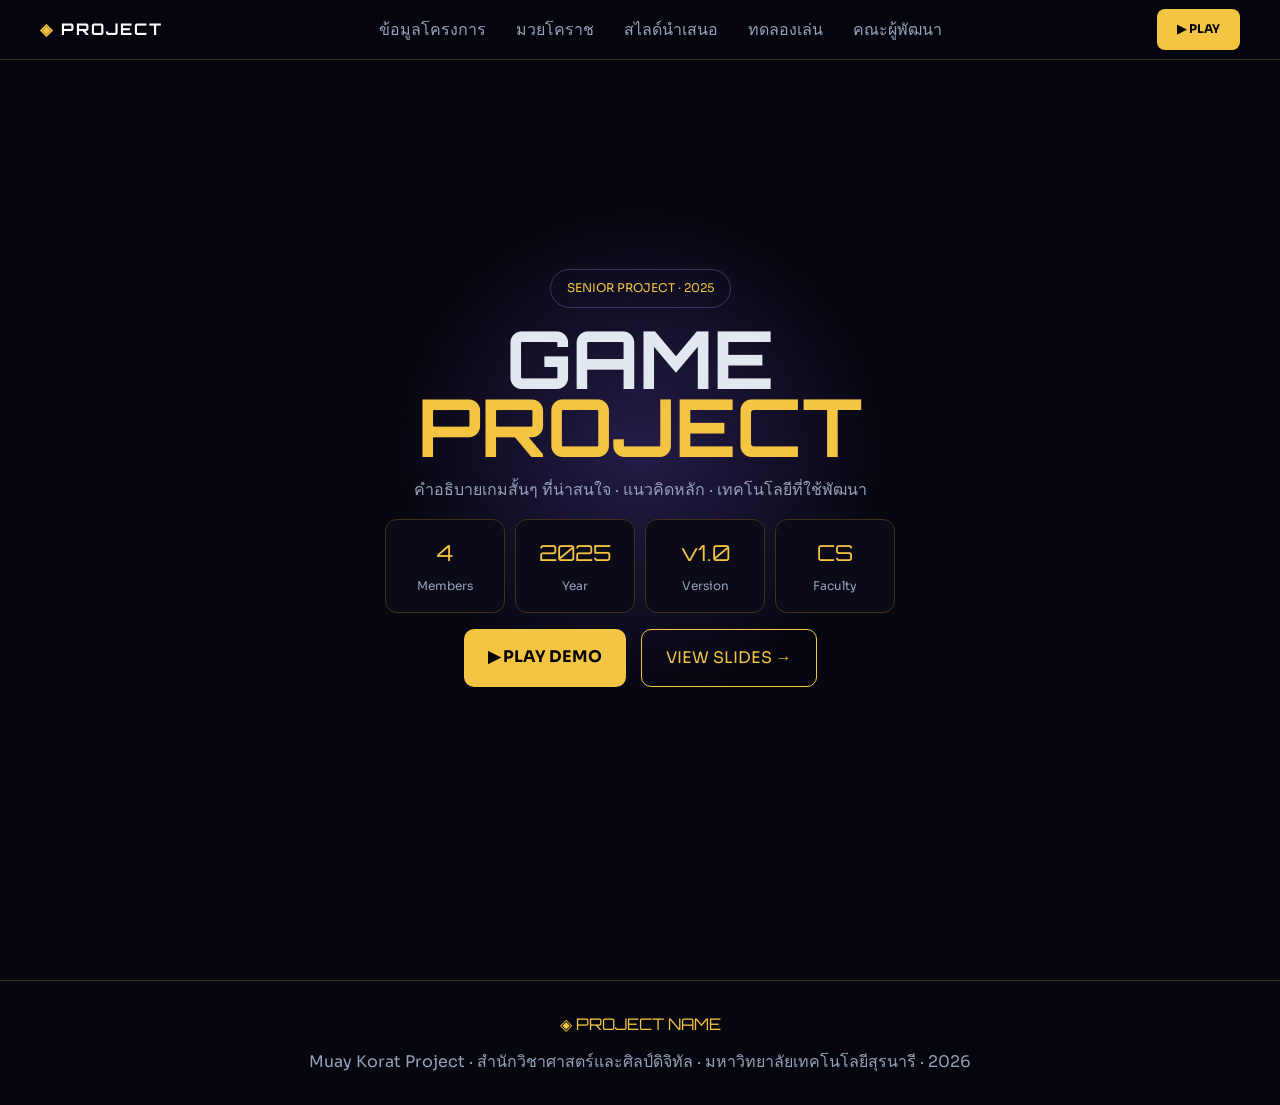
==== index.html @ 26f4d2b3 "my work before pull" ====
<!DOCTYPE html>
<html lang="th">
<head>
  <meta charset="UTF-8">
  <meta name="viewport" content="width=device-width, initial-scale=1.0">
  <title>PROJECT NAME — Senior Project 2025</title>

  <link rel="preconnect" href="https://fonts.googleapis.com">
  <link rel="preconnect" href="https://fonts.gstatic.com" crossorigin>

  <link href="https://fonts.googleapis.com/css2?family=Orbitron:wght@400;600;700;900&family=Sora:wght@300;400;500;600&display=swap" rel="stylesheet">

 <link rel="stylesheet" href="./css/style.css">
</head>

<body>

<nav>
  <a href="index.html" class="nav-logo">◈ <span>PROJECT</span></a>

  <ul class="nav-links">
    <li><a href="overview.html">ข้อมูลโครงการ</a></li>
    <li><a href="Muaykorat legend .html">มวยโคราช</a></li>
    <li><a href="slides.html">สไลด์นำเสนอ</a></li>
    <li><a href="game.html">ทดลองเล่น</a></li>
    <li><a href="team.html">คณะผู้พัฒนา</a></li>
  </ul>

  <a href="game.html" class="nav-cta">▶ PLAY</a>
</nav>

<section id="hero">

  <div class="hero-grid-bg"></div>
  <div class="hero-orb"></div>

  <div class="hero-badge">
    SENIOR PROJECT · 2025
  </div>

  <h1>
    GAME<br>
    <span class="accent">PROJECT</span>
  </h1>

  <p class="hero-tagline">
    คำอธิบายเกมสั้นๆ ที่น่าสนใจ · แนวคิดหลัก · เทคโนโลยีที่ใช้พัฒนา
  </p>

  <div class="hero-stats">

    <div class="stat-item">
      <span class="stat-val">4</span>
      <span class="stat-lbl">Members</span>
    </div>

    <div class="stat-item">
      <span class="stat-val">2025</span>
      <span class="stat-lbl">Year</span>
    </div>

    <div class="stat-item">
      <span class="stat-val">v1.0</span>
      <span class="stat-lbl">Version</span>
    </div>

    <div class="stat-item">
      <span class="stat-val">CS</span>
      <span class="stat-lbl">Faculty</span>
    </div>

  </div>

  <div class="hero-actions">

    <a href="game.html" class="btn-primary">
      ▶ PLAY DEMO
    </a>

    <a href="slides.html" class="btn-ghost">
      VIEW SLIDES →
    </a>

  </div>

</section>

<footer>
  <span class="footer-logo">◈ PROJECT NAME</span>
  <span class="footer-text">
    Muay Korat Project · สำนักวิชาศาสตร์และศิลป์ดิจิทัล · มหาวิทยาลัยเทคโนโลยีสุรนารี · 2026
  </span>
</footer>

</body>
</html>
---- css/style.css ----
:root {
--bg: #06060f;
--bg2: #0b0b18;
--bg3: #0f0f1f;

--border: #2d2414;
--border2: #3f3218;

--accent: #d4a017;
--accent2: #f4c542;

--text: #e2e8f0;
--muted: #94a3b8;
--muted2: #64748b;
}


*{
  margin:0;
  padding:0;
  box-sizing:border-box;
}

html{
  scroll-behavior:smooth;
}

body{
  background:var(--bg);
  color:var(--text);
  font-family:'Sora',sans-serif;
  line-height:1.7;
  overflow-x:hidden;
}

/* ===== Scrollbar ===== */

::-webkit-scrollbar{
  width:10px;
}

::-webkit-scrollbar-track{
  background:var(--bg);
}

::-webkit-scrollbar-thumb{
  background:var(--border2);
  border-radius:20px;
}

/* ===== Navigation ===== */

nav{
  position:fixed;
  top:0;
  left:0;
  right:0;

  height:60px;

  display:flex;
  align-items:center;
  justify-content:space-between;

  padding:0 40px;

  background:rgba(6,6,15,.9);

  backdrop-filter:blur(12px);

  border-bottom:1px solid var(--border2);

  z-index:999;
}

.nav-logo{
  text-decoration:none;
  color:var(--accent2);

  font-family:'Orbitron',monospace;
  font-weight:700;
  letter-spacing:2px;
}

.nav-logo span{
  color:white;
}

.nav-links{
  list-style:none;
  display:flex;
  gap:30px;
}

.nav-links a{
  color:var(--muted);
  text-decoration:none;
  transition:.3s;
}

.nav-links a:hover{
  color:var(--accent2);
}

.nav-cta{
  text-decoration:none;

  background:var(--accent2);
  color:black;

  padding:10px 20px;
  border-radius:8px;

  font-size:12px;
  font-weight:700;
}

.nav-cta:hover{
  opacity:.9;
}

/* ===== Hero ===== */

/* ค้นหาส่วน #hero ใน CSS ของคุณแล้วแก้เป็นแบบนี้ */
#hero > *:not(.hero-orb) {
  position: relative;
  z-index: 2;
}


.hero-orb {
  position: absolute;
  width: 500px;
  height: 500px;
  border-radius: 50%;
  background: radial-gradient(circle,
    rgba(124,95,245,.25) 0%,
    transparent 70%);
  top: 50%;
  left: 50%;
  transform: translate(-50%, -50%); /* ตรึง orb ไว้กึ่งกลางจริงๆ */
  pointer-events: none;
}
.hero-badge{
  margin: 0; /* ลบ margin เดิมออก */

  color:var(--accent2);

  border:1px solid rgba(167,139,250,.3);

  padding:8px 16px;

  border-radius:30px;

  font-size:12px;
}

h1 {
  font-family: 'Orbitron', monospace;
  /* ใช้ line-height น้อยกว่า 1 เพื่อให้บรรทัดบนกับล่างชิดกันเหมือนในรูป */
  line-height: 0.85; 
  font-size: 80px;
  margin: 0; /* ลบ margin ออกให้หมดเพื่อให้ gap ของ #hero ทำหน้าที่แทน */
  text-transform: uppercase;
}

.accent{
  color:var(--accent2);
}

.hero-tagline{
  color:var(--muted);
  margin: 0; /* ลบ margin เดิมออก */
  max-width: 600px;
}

/* ===== Stats ===== */

.hero-stats {
  display: flex;
  gap: 10px;       /* ลด gap */
  flex-wrap: wrap;
  justify-content: center;
  margin: 0;       /* เอา margin ออก */
}

.stat-item {
  background: var(--bg2);
  border: 1px solid var(--border2);
  border-radius: 12px;
  padding: 14px 18px;  /* ลด padding */
  min-width: 120px;
}

.stat-val{
  display:block;

  font-family:'Orbitron',monospace;
  font-size:22px;

  color:var(--accent2);
}

.stat-lbl{
  font-size:12px;
  color:var(--muted);
}

/* ===== Buttons ===== */

.hero-actions{
  display:flex;
  gap:15px;
  flex-wrap:wrap;
}

.btn-primary{
  text-decoration:none;

  background:var(--accent2);
  color:black;

  padding:14px 24px;
  border-radius:10px;

  font-weight:700;
}

.btn-ghost{
  text-decoration:none;

  border:1px solid var(--accent2);
  color:var(--accent2);

  padding:14px 24px;
  border-radius:10px;
}

/* ===== Sections ===== */

section{
  max-width:1200px;
  margin:auto;
  padding:80px 30px;
}

.section-header{
  display:flex;
  align-items:center;
  gap:15px;

  margin-bottom:20px;
}

.section-tag{
  color:var(--accent2);

  border:1px solid rgba(167,139,250,.3);

  padding:6px 12px;
  border-radius:20px;

  font-size:12px;
}

.section-line{
  flex:1;
  height:1px;
  background:var(--border2);
}

.section-title{
  font-family:'Orbitron',monospace;
  margin-bottom:15px;
}

.section-sub{
  color:var(--muted);
  margin-bottom:40px;
}

/* ===== Overview ===== */

.overview-grid{
  display:grid;
  grid-template-columns:repeat(auto-fit,minmax(220px,1fr));
  gap:16px;
}

.ov-card{
  background:var(--bg2);
  border:1px solid var(--border2);

  border-radius:12px;
  padding:24px;
}

.ov-icon{
  font-size:32px;
  margin-bottom:12px;
}

.ov-title{
  color:var(--accent2);
  font-weight:600;
  margin-bottom:10px;
}

.ov-desc{
  color:var(--muted);
}

/* ===== Slides ===== */

.slides-container{
  background:var(--bg2);
  border:1px solid var(--border2);
  border-radius:12px;
  overflow:hidden;
}

.slides-header{
  display:flex;
  justify-content:space-between;
  align-items:center;

  padding:15px 20px;

  background:var(--bg3);
}

.slides-dots{
  display:flex;
  gap:6px;
}

.dot{
  width:10px;
  height:10px;
  border-radius:50%;
}

.dot-r{background:#ff5f57;}
.dot-y{background:#ffbd2e;}
.dot-g{background:#28c840;}

.slides-title{
  color:var(--muted);
  font-size:12px;
}

.slides-embed{
  width:100%;
  height:85vh;
}
.slides-embed iframe{
  width:100%;
  height:100%;
  border:none;
}

.slides-placeholder{
  min-height:500px;

  display:flex;
  flex-direction:column;
  justify-content:center;
  align-items:center;

  gap:15px;
}

.slides-placeholder .icon{
  font-size:50px;
}

/* ===== Game ===== */

.game-wrapper{
  display:grid;
  grid-template-columns:1fr 320px;
  gap:20px;
}

.game-frame-box{
  background:var(--bg2);
  border:1px solid var(--border2);
  border-radius:12px;
  overflow:hidden;
}

.game-frame-header{
  display:flex;
  justify-content:space-between;
  align-items:center;

  padding:15px 20px;

  background:var(--bg3);
}

.game-frame-title{
  color:var(--accent2);
  font-family:'Orbitron',monospace;
}

.game-status{
  color:#28c840;
}

.game-embed{
  min-height:500px;
}

.game-placeholder{
  min-height:500px;

  display:flex;
  flex-direction:column;
  justify-content:center;
  align-items:center;

  gap:15px;
}

.game-placeholder .icon{
  font-size:50px;
}

.game-info-panel{
  display:flex;
  flex-direction:column;
  gap:15px;
}

.game-info-card{
  background:var(--bg2);
  border:1px solid var(--border2);

  border-radius:12px;
  padding:20px;
}

.game-name{
  font-size:20px;
  margin-bottom:10px;
}

.game-tags{
  display:flex;
  flex-wrap:wrap;
  gap:8px;

  margin-top:15px;
}

.game-tag{
  background:rgba(124,95,245,.15);
  color:var(--accent2);

  padding:5px 12px;
  border-radius:20px;

  font-size:11px;
}

.controls-list{
  display:flex;
  flex-direction:column;
  gap:10px;
}

.ctrl-row{
  display:flex;
  gap:10px;
}

.key{
  background:var(--bg3);
  border:1px solid var(--border2);

  padding:5px 10px;
  border-radius:6px;

  font-size:11px;
}

/* ===== Team ===== */

.team-grid{
  display:grid;
  grid-template-columns:repeat(3,1fr);
  gap:24px;
  margin-top:30px;
}

.member-card{
  background:var(--bg2);
  border:1px solid var(--border2);

  border-radius:12px;
  padding:24px;

  text-align:center;
}

.member-avatar{
  width:70px;
  height:70px;

  margin:auto auto 15px;

  border-radius:50%;

  display:flex;
  align-items:center;
  justify-content:center;

  background:rgba(124,95,245,.15);

  color:var(--accent2);

  font-size:24px;
  font-weight:700;
}

.member-name{
  font-weight:600;
  margin-bottom:5px;
}

.member-role{
  color:var(--accent2);
  margin-bottom:8px;
}

.member-id{
  color:var(--muted);
}

.member-card{
  transition:.3s ease;
}

.member-card:hover{
  transform:translateY(-8px);

  border-color:var(--accent2);

  box-shadow:
    0 0 20px rgba(124,95,245,.20),
    0 0 40px rgba(124,95,245,.10);
}

.tech-grid{
  display:flex;
  flex-wrap:wrap;
  gap:10px;
}

.tech-pill{
  background:var(--bg2);

  border:1px solid var(--border2);

  border-radius:30px;

  padding:8px 15px;
}

/* ===== Footer ===== */

footer{
  border-top:1px solid var(--border2);

  padding:30px;

  text-align:center;

  margin-top:80px;
}

.footer-logo{
  display:block;
  margin-bottom:10px;

  font-family:'Orbitron',monospace;

  color:var(--accent2);
}

.footer-text{
  color:var(--muted);
}

/* ===== Mobile ===== */

@media(max-width:768px){

  nav{
    padding:0 15px;
  }

  .nav-links{
    display:none;
  }

  h1 {
  font-family: 'Orbitron', monospace;
  line-height: 0.9;
  font-size: 80px;
  margin: 0;
  text-transform: uppercase;
}

  .game-wrapper{
    grid-template-columns:1fr;
  }

  .hero-stats{
    flex-direction:column;
  }

}

.ov-card{
    background: linear-gradient(
        180deg,
        rgba(15,15,31,0.95),
        rgba(11,11,24,0.95)
    );

    border:1px solid rgba(167,139,250,0.15);
    border-radius:16px;

    padding:28px;

    transition:0.3s;
}

.ov-card:hover{
    transform:translateY(-6px);

    border-color:rgba(167,139,250,0.45);

    box-shadow:
      0 0 25px rgba(124,95,245,0.15);
}

.ov-desc ul{
    margin-top:10px;
    margin-bottom:15px;
    padding-left:18px;
}

.ov-desc li{
    margin-bottom:6px;
    color:#94a3b8;
}

.ov-title{
    font-size:16px;
    margin-bottom:14px;
}

.ov-icon{
    font-size:34px;
    margin-bottom:16px;
    display:block;
}
#hero {
  min-height: 100vh;
  display: flex;
  flex-direction: column;
  align-items: center;
  justify-content: center;
  text-align: center;
  position: relative;
  padding: 80px 20px 40px;
  gap: 16px;
}

#hero > *{
    position:relative;
    z-index:2;
}

.hero-actions{
    position:relative;
    z-index:999;
}

.btn-primary,
.btn-ghost{
    position:relative;
    z-index:999;
    cursor:pointer;
}

/* เพิ่ม override นี้ ต่อท้าย CSS ไฟล์ */
.hero-orb {
  position: absolute !important;
  top: 50% !important;
  left: 50% !important;
  transform: translate(-50%, -50%) !important;
  pointer-events: none;
  z-index: 1 !important;  /* ต่ำกว่า content */
}

/* บังคับให้ #hero > * ยกเว้น orb อยู่เหนือ */
#hero > *:not(.hero-orb) {
  position: relative;
  z-index: 2;
}
/* ===== Muay Korat Pages ===== */

.page-wrap{
max-width:1200px;
margin:auto;
padding:40px 30px;
}

.breadcrumb{
max-width:1200px;
margin:90px auto 20px;
padding:0 30px;
color:var(--muted);
}

.breadcrumb a{
color:var(--muted);
text-decoration:none;
}

.breadcrumb .sep{
margin:0 10px;
}

.breadcrumb .cur{
color:var(--accent2);
}

.sec-header{
display:flex;
align-items:center;
gap:15px;
margin-bottom:20px;
}

.sec-tag{
color:var(--accent2);
border:1px solid var(--border2);
padding:6px 12px;
border-radius:20px;
font-size:12px;
}

.sec-rule{
flex:1;
height:1px;
background:var(--border2);
}

.sec-title{
font-family:'Orbitron',monospace;
font-size:42px;
margin-bottom:15px;
}

.sec-sub{
color:var(--muted);
margin-bottom:40px;
}

.cards-grid,
.detail-grid,
.appear-grid{
display:grid;
grid-template-columns:repeat(auto-fit,minmax(260px,1fr));
gap:24px;
margin-top:30px;
}

.card,
.detail-card,
.appear-card{
background:var(--bg2);
border:1px solid var(--border2);
border-radius:16px;
padding:24px;
transition:.3s;
}

.card:hover,
.detail-card:hover,
.appear-card:hover{
transform:translateY(-6px);
border-color:var(--accent2);
}

.card-icon,
.appear-icon{
font-size:34px;
display:block;
margin-bottom:12px;
}

.card-title,
.appear-title{
font-weight:700;
margin-bottom:10px;
}

.card-body,
.appear-desc{
color:var(--muted);
}

.highlight-box,
.sig-card,
.trivia-box{
position:relative;
overflow:hidden;
background:var(--bg2);
border:1px solid var(--border2);
border-radius:18px;
padding:32px;
margin:35px 0;
}

.highlight-tag,
.sig-tag,
.trivia-label{
color:var(--accent2);
font-size:12px;
}

.highlight-title,
.sig-title{
font-size:28px;
font-weight:700;
margin:15px 0;
}

.highlight-body,
.sig-body,
.trivia-text{
color:var(--muted);
}

.highlight-wm,
.sig-watermark{
position:absolute;
right:20px;
top:15px;
font-size:70px;
opacity:.08;
}

.detail-label{
color:var(--accent2);
font-size:13px;
margin-bottom:8px;
}

.detail-value{
font-weight:700;
margin-bottom:10px;
}

.detail-desc{
color:var(--muted);
}

.appear-list{
padding-left:18px;
color:var(--muted);
}

.appear-list li{
margin-bottom:10px;
}

.training-steps{
display:flex;
flex-direction:column;
gap:20px;
}

.training-step{
display:flex;
gap:20px;
background:var(--bg2);
border:1px solid var(--border2);
border-radius:16px;
padding:24px;
}

.step-num{
font-family:'Orbitron',monospace;
color:var(--accent2);
font-size:26px;
min-width:60px;
}

.step-title{
font-weight:700;
margin-bottom:8px;
}

.step-desc{
color:var(--muted);
}

.trivia-source{
margin-top:20px;
font-size:14px;
}

.trivia-source a{
color:var(--accent2);
}

.bottom-nav{
max-width:1200px;
margin:40px auto;
padding:0 30px;

display:flex;
justify-content:space-between;
gap:20px;
}

.bnav-btn{
text-decoration:none;
color:var(--accent2);

border:1px solid var(--border2);
border-radius:12px;

padding:14px 20px;
}

.bnav-btn:hover{
border-color:var(--accent2);
}

@media(max-width:768px){

.sec-title{
font-size:32px;
}

.bottom-nav{
flex-direction:column;
}

.training-step{
flex-direction:column;
}

}
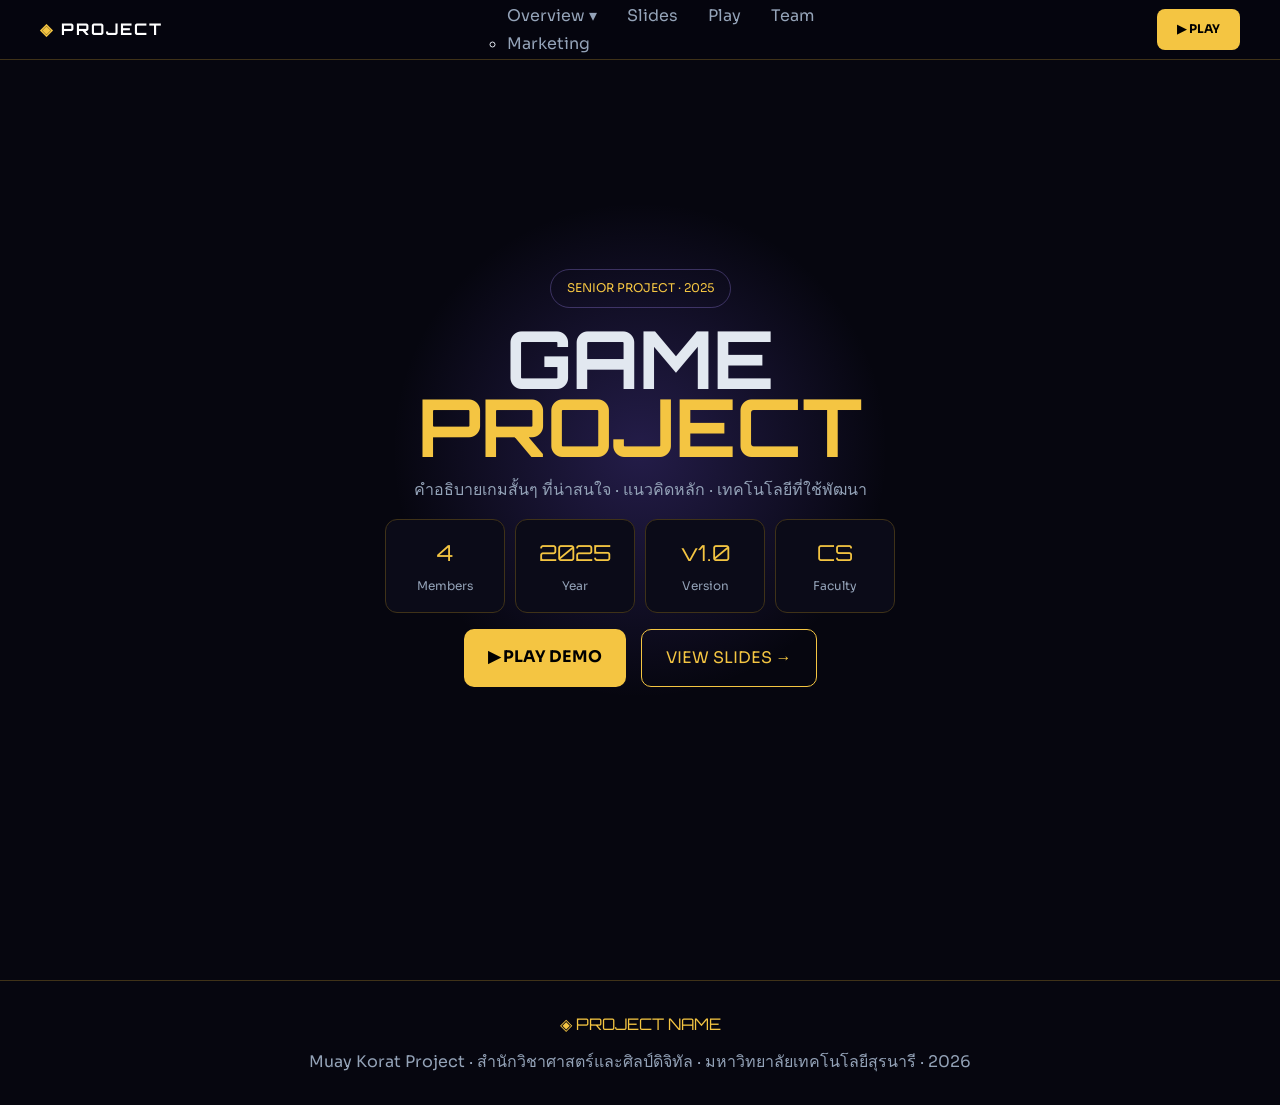
==== commit d5131c9f: "merge friend changes" ====
--- a/index.html
+++ b/index.html
@@ -19,12 +19,16 @@
   <a href="index.html" class="nav-logo">◈ <span>PROJECT</span></a>
 
   <ul class="nav-links">
-    <li><a href="overview.html">ข้อมูลโครงการ</a></li>
-    <li><a href="Muaykorat legend .html">มวยโคราช</a></li>
-    <li><a href="slides.html">สไลด์นำเสนอ</a></li>
-    <li><a href="game.html">ทดลองเล่น</a></li>
-    <li><a href="team.html">คณะผู้พัฒนา</a></li>
-  </ul>
+  <li class="dropdown">
+    <a href="#">Overview ▾</a>
+    <ul class="dropdown-menu">
+      <li><a href="Marketing.html">Marketing</a></li>
+    </ul>
+  </li>
+  <li><a href="slides.html">Slides</a></li>
+  <li><a href="game.html">Play</a></li>
+  <li><a href="team.html">Team</a></li>
+</ul>
 
   <a href="game.html" class="nav-cta">▶ PLAY</a>
 </nav>
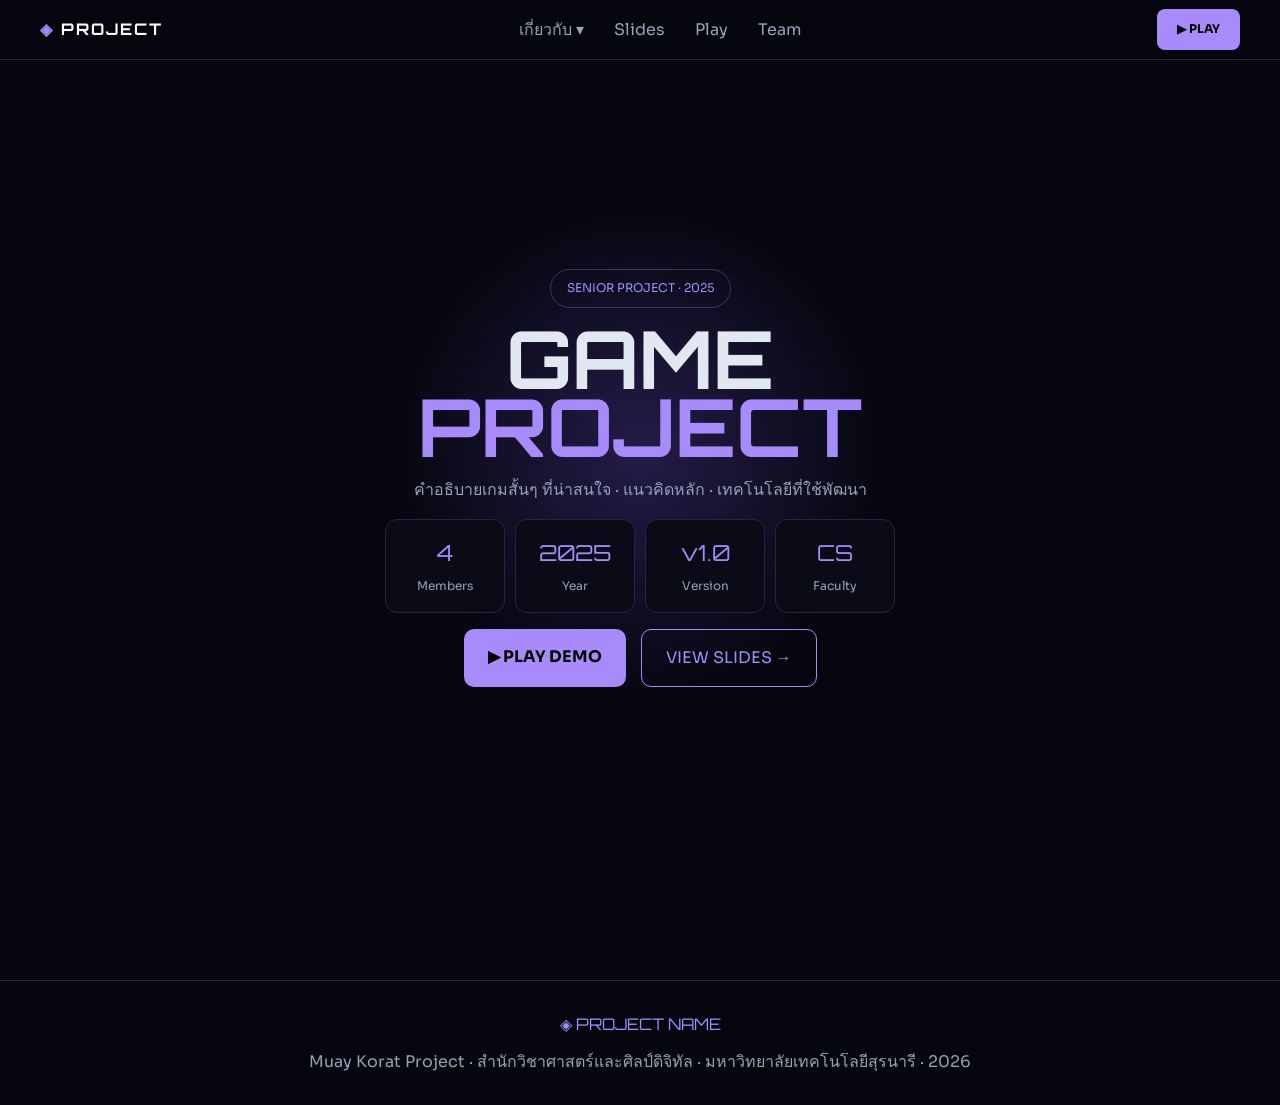
==== commit 89b5d826: "changes" ====
--- a/index.html
+++ b/index.html
@@ -19,17 +19,49 @@
   <a href="index.html" class="nav-logo">◈ <span>PROJECT</span></a>
 
   <ul class="nav-links">
+
   <li class="dropdown">
-    <a href="#">Overview ▾</a>
+    <a href="#">เกี่ยวกับ ▾</a>
+
     <ul class="dropdown-menu">
-      <li><a href="Marketing.html">Marketing</a></li>
+      <li>
+        <a href="Marketing.html">Marketing</a>
+      </li>
+
+      <li>
+        <a href="muaykorat legend.html">
+          ตำนานมวยโคราช
+        </a>
+      </li>
+
+      <li>
+        <a href="muaykorat combat.html">
+          ศิลปะการต่อสู้
+        </a>
+      </li>
+
+      <li>
+        <a href="muaykorat appearance .html">
+          การแต่งกายและการฝึกฝน
+        </a>
+      </li>
+
     </ul>
   </li>
-  <li><a href="slides.html">Slides</a></li>
-  <li><a href="game.html">Play</a></li>
-  <li><a href="team.html">Team</a></li>
+
+  <li>
+    <a href="slides.html">Slides</a>
+  </li>
+
+  <li>
+    <a href="game.html">Play</a>
+  </li>
+
+  <li>
+    <a href="team.html">Team</a>
+  </li>
+
 </ul>
-
   <a href="game.html" class="nav-cta">▶ PLAY</a>
 </nav>
 
--- a/css/style.css
+++ b/css/style.css
@@ -1,19 +1,18 @@
 :root {
---bg: #06060f;
---bg2: #0b0b18;
---bg3: #0f0f1f;
-
---border: #2d2414;
---border2: #3f3218;
-
---accent: #d4a017;
---accent2: #f4c542;
-
---text: #e2e8f0;
---muted: #94a3b8;
---muted2: #64748b;
-}
-
+  --bg: #06060f;
+  --bg2: #0b0b18;
+  --bg3: #0f0f1f;
+
+  --border: #1a1a2e;
+  --border2: #252540;
+
+  --accent: #7c5ff5;
+  --accent2: #a78bfa;
+
+  --text: #e2e8f0;
+  --muted: #94a3b8;
+  --muted2: #64748b;
+}
 
 *{
   margin:0;
@@ -350,13 +349,7 @@
 }
 
 .slides-embed{
-  width:100%;
-  height:85vh;
-}
-.slides-embed iframe{
-  width:100%;
-  height:100%;
-  border:none;
+  min-height:500px;
 }
 
 .slides-placeholder{
@@ -489,9 +482,8 @@
 
 .team-grid{
   display:grid;
-  grid-template-columns:repeat(3,1fr);
-  gap:24px;
-  margin-top:30px;
+  grid-template-columns:repeat(auto-fit,minmax(220px,1fr));
+  gap:16px;
 }
 
 .member-card{
@@ -536,20 +528,6 @@
 
 .member-id{
   color:var(--muted);
-}
-
-.member-card{
-  transition:.3s ease;
-}
-
-.member-card:hover{
-  transform:translateY(-8px);
-
-  border-color:var(--accent2);
-
-  box-shadow:
-    0 0 20px rgba(124,95,245,.20),
-    0 0 40px rgba(124,95,245,.10);
 }
 
 .tech-grid{
@@ -712,251 +690,144 @@
   position: relative;
   z-index: 2;
 }
-/* ===== Muay Korat Pages ===== */
-
-.page-wrap{
-max-width:1200px;
-margin:auto;
-padding:40px 30px;
-}
-
-.breadcrumb{
-max-width:1200px;
-margin:90px auto 20px;
-padding:0 30px;
-color:var(--muted);
-}
-
-.breadcrumb a{
-color:var(--muted);
-text-decoration:none;
-}
-
-.breadcrumb .sep{
-margin:0 10px;
-}
-
-.breadcrumb .cur{
-color:var(--accent2);
-}
-
-.sec-header{
-display:flex;
-align-items:center;
-gap:15px;
-margin-bottom:20px;
-}
-
-.sec-tag{
-color:var(--accent2);
-border:1px solid var(--border2);
-padding:6px 12px;
-border-radius:20px;
-font-size:12px;
-}
-
-.sec-rule{
-flex:1;
-height:1px;
-background:var(--border2);
-}
-
-.sec-title{
-font-family:'Orbitron',monospace;
-font-size:42px;
-margin-bottom:15px;
-}
-
-.sec-sub{
-color:var(--muted);
-margin-bottom:40px;
-}
-
-.cards-grid,
-.detail-grid,
-.appear-grid{
-display:grid;
-grid-template-columns:repeat(auto-fit,minmax(260px,1fr));
-gap:24px;
-margin-top:30px;
-}
-
-.card,
-.detail-card,
-.appear-card{
-background:var(--bg2);
-border:1px solid var(--border2);
-border-radius:16px;
-padding:24px;
-transition:.3s;
-}
-
-.card:hover,
-.detail-card:hover,
-.appear-card:hover{
-transform:translateY(-6px);
-border-color:var(--accent2);
-}
-
-.card-icon,
-.appear-icon{
-font-size:34px;
-display:block;
-margin-bottom:12px;
-}
-
-.card-title,
-.appear-title{
-font-weight:700;
-margin-bottom:10px;
-}
-
-.card-body,
-.appear-desc{
-color:var(--muted);
-}
-
-.highlight-box,
-.sig-card,
-.trivia-box{
-position:relative;
-overflow:hidden;
-background:var(--bg2);
-border:1px solid var(--border2);
-border-radius:18px;
-padding:32px;
-margin:35px 0;
-}
-
-.highlight-tag,
-.sig-tag,
-.trivia-label{
-color:var(--accent2);
-font-size:12px;
-}
-
-.highlight-title,
-.sig-title{
-font-size:28px;
-font-weight:700;
-margin:15px 0;
-}
-
-.highlight-body,
-.sig-body,
-.trivia-text{
-color:var(--muted);
-}
-
-.highlight-wm,
-.sig-watermark{
-position:absolute;
-right:20px;
-top:15px;
-font-size:70px;
-opacity:.08;
-}
-
-.detail-label{
-color:var(--accent2);
-font-size:13px;
-margin-bottom:8px;
-}
-
-.detail-value{
-font-weight:700;
-margin-bottom:10px;
-}
-
-.detail-desc{
-color:var(--muted);
-}
-
-.appear-list{
-padding-left:18px;
-color:var(--muted);
-}
-
-.appear-list li{
-margin-bottom:10px;
-}
-
-.training-steps{
-display:flex;
-flex-direction:column;
-gap:20px;
-}
-
-.training-step{
-display:flex;
-gap:20px;
-background:var(--bg2);
-border:1px solid var(--border2);
-border-radius:16px;
-padding:24px;
-}
-
-.step-num{
-font-family:'Orbitron',monospace;
-color:var(--accent2);
-font-size:26px;
-min-width:60px;
-}
-
-.step-title{
-font-weight:700;
-margin-bottom:8px;
-}
-
-.step-desc{
-color:var(--muted);
-}
-
-.trivia-source{
-margin-top:20px;
-font-size:14px;
-}
-
-.trivia-source a{
-color:var(--accent2);
-}
-
-.bottom-nav{
-max-width:1200px;
-margin:40px auto;
-padding:0 30px;
-
-display:flex;
-justify-content:space-between;
-gap:20px;
-}
-
-.bnav-btn{
-text-decoration:none;
-color:var(--accent2);
-
-border:1px solid var(--border2);
-border-radius:12px;
-
-padding:14px 20px;
-}
-
-.bnav-btn:hover{
-border-color:var(--accent2);
-}
-
-@media(max-width:768px){
-
-.sec-title{
-font-size:32px;
-}
-
-.bottom-nav{
-flex-direction:column;
-}
-
-.training-step{
-flex-direction:column;
-}
-
-}
+
+/* =========================
+   MARKETING PAGE
+========================= */
+
+.marketing-grid{
+    display:grid;
+    grid-template-columns:repeat(auto-fit,minmax(320px,1fr));
+    gap:20px;
+}
+
+.market-card{
+    background:linear-gradient(
+        180deg,
+        rgba(15,15,31,.95),
+        rgba(11,11,24,.95)
+    );
+
+    border:1px solid rgba(167,139,250,.15);
+
+    border-radius:18px;
+
+    padding:28px;
+
+    transition:.3s;
+}
+
+.market-card:hover{
+    transform:translateY(-8px);
+
+    border-color:rgba(167,139,250,.45);
+
+    box-shadow:
+    0 0 30px rgba(124,95,245,.18);
+}
+
+.market-icon{
+    font-size:40px;
+    margin-bottom:18px;
+}
+
+.market-card h3{
+    color:var(--accent2);
+    margin-bottom:14px;
+    font-size:20px;
+}
+
+.market-card p{
+    color:var(--muted);
+    margin-bottom:16px;
+}
+
+.market-card ul{
+    padding-left:20px;
+}
+
+.market-card li{
+    margin-bottom:8px;
+    color:#cbd5e1;
+}
+
+.market-highlight{
+    border:1px solid rgba(124,95,245,.4);
+
+    background:
+    linear-gradient(
+      180deg,
+      rgba(124,95,245,.12),
+      rgba(11,11,24,.95)
+    );
+}
+
+/* =========================
+   DROPDOWN MENU
+========================= */
+
+.dropdown{
+    position:relative;
+}
+
+.dropdown-menu{
+    position:absolute;
+    top:100%;
+    left:0;
+
+    min-width:180px;
+
+    background:rgba(11,11,24,.98);
+
+    border:1px solid var(--border2);
+
+    border-radius:12px;
+
+    padding:10px 0;
+
+    list-style:none;
+
+    opacity:0;
+    visibility:hidden;
+
+    transform:translateY(10px);
+
+    transition:.3s;
+
+    z-index:1000;
+}
+
+.dropdown:hover .dropdown-menu{
+    opacity:1;
+    visibility:visible;
+    transform:translateY(0);
+}
+
+.dropdown-menu li{
+    width:100%;
+}
+
+.dropdown-menu a{
+    display:block;
+
+    padding:12px 18px;
+
+    color:var(--text);
+
+    text-decoration:none;
+
+    transition:.3s;
+}
+
+.dropdown-menu a:hover{
+    background:rgba(124,95,245,.15);
+    color:var(--accent2);
+}
+
+nav {
+  overflow: visible; /* เพิ่มบรรทัดนี้ */
+}
+
+.nav-links {
+  overflow: visible; /* เพิ่มบรรทัดนี้ */
+}
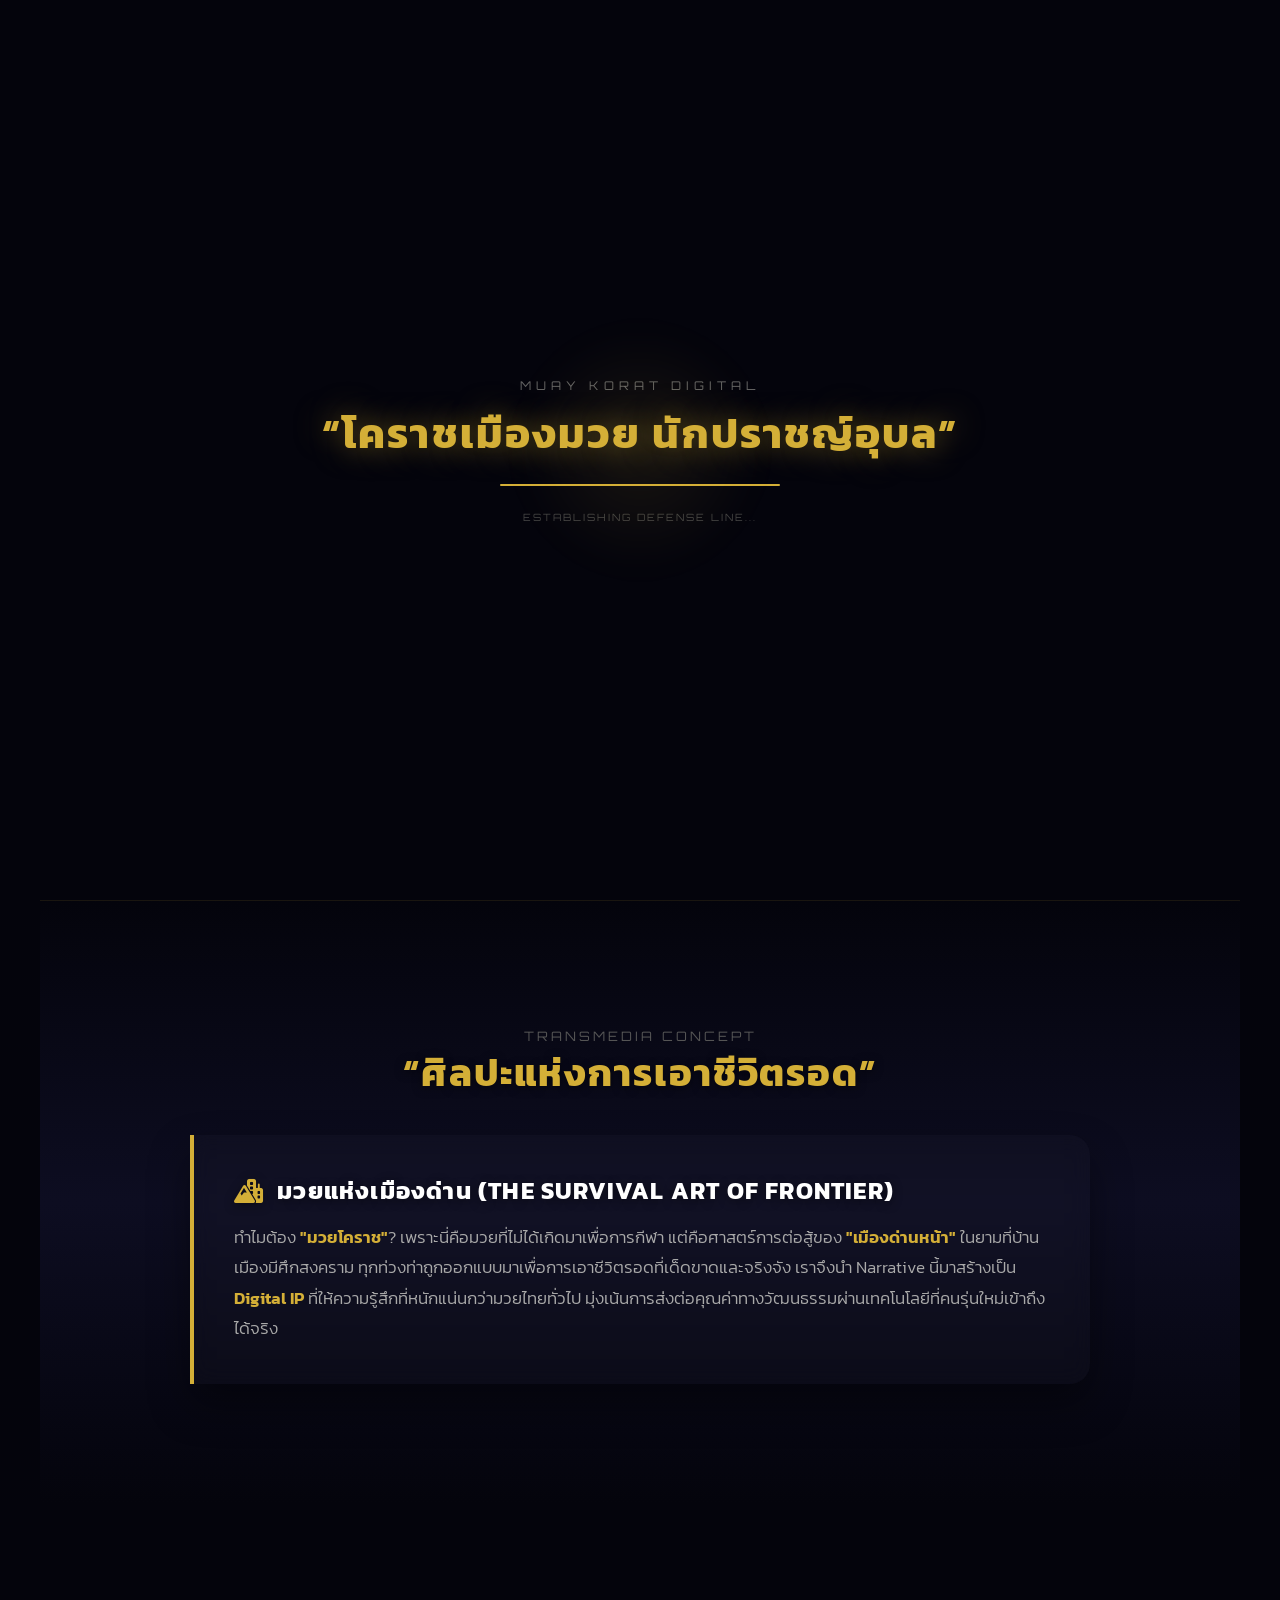
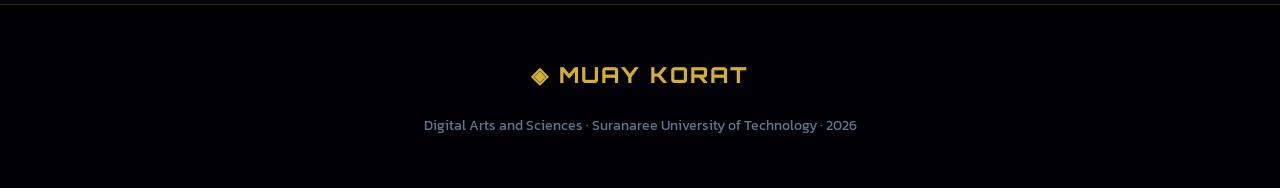
==== commit e8dbf0d4: "file" ====
--- a/index.html
+++ b/index.html
@@ -3,130 +3,192 @@
 <head>
   <meta charset="UTF-8">
   <meta name="viewport" content="width=device-width, initial-scale=1.0">
-  <title>PROJECT NAME — Senior Project 2025</title>
+  <title>MUAY KORAT — Interactive Learning Game 2026</title>
 
   <link rel="preconnect" href="https://fonts.googleapis.com">
   <link rel="preconnect" href="https://fonts.gstatic.com" crossorigin>
+  <link href="https://fonts.googleapis.com/css2?family=Orbitron:wght@400;600;700;900&family=Sora:wght@300;400;500;600&family=Kanit:wght@300;400;500;600&display=swap" rel="stylesheet">
+  <link rel="stylesheet" href="https://cdnjs.cloudflare.com/ajax/libs/font-awesome/6.4.0/css/all.min.css">
+  <link rel="stylesheet" href="./css/style.css">
 
-  <link href="https://fonts.googleapis.com/css2?family=Orbitron:wght@400;600;700;900&family=Sora:wght@300;400;500;600&display=swap" rel="stylesheet">
+  <style>
+    /* =========================================
+       1. SPLASH SCREEN (PRELOADER) STYLE
+       ========================================= */
+    #custom-preloader {
+      position: fixed;
+      top: 0; left: 0; width: 100%; height: 100%;
+      background: #04040c;
+      z-index: 99999;
+      display: flex; align-items: center; justify-content: center;
+      transition: opacity 0.8s ease, visibility 0.8s ease;
+    }
 
- <link rel="stylesheet" href="./css/style.css">
+    .preloader-content { text-align: center; position: relative; }
+
+    .preloader-orb {
+      position: absolute; top: 50%; left: 50%; transform: translate(-50%, -50%);
+      width: 250px; height: 250px;
+      background: radial-gradient(circle, rgba(212,175,55,0.1) 0%, rgba(0,0,0,0) 70%);
+      filter: blur(15px); animation: pulse 2s infinite ease-in-out;
+    }
+
+    .preloader-tagline {
+      font-family: 'Kanit', sans-serif; color: #d4af37;
+      font-size: 42px; font-weight: 700; margin: 10px 0 25px 0;
+      text-shadow: 0 0 30px rgba(212, 175, 55, 0.5);
+      animation: scaleUp 1.2s cubic-bezier(0.16, 1, 0.3, 1) forwards;
+    }
+
+    .preloader-bar {
+      width: 280px; height: 2px; background: rgba(212, 175, 55, 0.1);
+      margin: 0 auto 15px; border-radius: 2px; overflow: hidden;
+    }
+
+    .preloader-progress {
+      width: 0%; height: 100%; background: #d4af37;
+      box-shadow: 0 0 15px #d4af37;
+      animation: loadProcess 2.5s cubic-bezier(0.1, 0.8, 0.2, 1) forwards;
+    }
+
+    @keyframes pulse { 0%, 100% { transform: translate(-50%, -50%) scale(1); opacity: 0.5; } 50% { transform: translate(-50%, -50%) scale(1.2); opacity: 0.8; } }
+    @keyframes loadProcess { 0% { width: 0%; } 100% { width: 100%; } }
+    @keyframes scaleUp { from { opacity: 0; transform: scale(0.9); } to { opacity: 1; transform: scale(1); } }
+
+    /* =========================================
+       2. NARRATIVE SECTION STYLE
+       ========================================= */
+    .narrative-section {
+      background: linear-gradient(180deg, #04040c 0%, #0d0d21 50%, #04040c 100%);
+      padding: 120px 24px;
+      text-align: center;
+      border-top: 1px solid rgba(212, 175, 55, 0.1);
+    }
+
+    .narrative-container {
+      max-width: 900px; margin: 40px auto 0;
+      background: rgba(255, 255, 255, 0.02);
+      border-left: 4px solid #d4af37;
+      padding: 40px; border-radius: 0 20px 20px 0;
+      text-align: left;
+      backdrop-filter: blur(10px);
+      box-shadow: 0 20px 40px rgba(0,0,0,0.4);
+    }
+
+    .narrative-tagline-main {
+      font-family: 'Kanit', sans-serif; color: #d4af37;
+      font-size: 38px; font-weight: 700; margin-bottom: 10px;
+    }
+
+    .accent-gold { color: #d4af37; font-weight: 600; }
+  </style>
 </head>
 
 <body>
 
-<nav>
-  <a href="index.html" class="nav-logo">◈ <span>PROJECT</span></a>
-
-  <ul class="nav-links">
-
-  <li class="dropdown">
-    <a href="#">เกี่ยวกับ ▾</a>
-
-    <ul class="dropdown-menu">
-      <li>
-        <a href="Marketing.html">Marketing</a>
-      </li>
-
-      <li>
-        <a href="muaykorat legend.html">
-          ตำนานมวยโคราช
-        </a>
-      </li>
-
-      <li>
-        <a href="muaykorat combat.html">
-          ศิลปะการต่อสู้
-        </a>
-      </li>
-
-      <li>
-        <a href="muaykorat appearance .html">
-          การแต่งกายและการฝึกฝน
-        </a>
-      </li>
-
-    </ul>
-  </li>
-
-  <li>
-    <a href="slides.html">Slides</a>
-  </li>
-
-  <li>
-    <a href="game.html">Play</a>
-  </li>
-
-  <li>
-    <a href="team.html">Team</a>
-  </li>
-
-</ul>
-  <a href="game.html" class="nav-cta">▶ PLAY</a>
-</nav>
-
-<section id="hero">
-
-  <div class="hero-grid-bg"></div>
-  <div class="hero-orb"></div>
-
-  <div class="hero-badge">
-    SENIOR PROJECT · 2025
+  <div id="custom-preloader">
+    <div class="preloader-content">
+      <div class="preloader-orb"></div>
+      <span style="font-family:'Orbitron'; color:#666; letter-spacing:5px; font-size:12px;">MUAY KORAT DIGITAL</span>
+      <h2 class="preloader-tagline">“โคราชเมืองมวย นักปราชญ์อุบล”</h2>
+      <div class="preloader-bar"><div class="preloader-progress"></div></div>
+      <span style="font-family:'Orbitron'; color:#444; letter-spacing:2px; font-size:10px;">ESTABLISHING DEFENSE LINE...</span>
+    </div>
   </div>
 
-  <h1>
-    GAME<br>
-    <span class="accent">PROJECT</span>
-  </h1>
+  <nav>
+    <a href="index.html" class="nav-logo">◈ MUAY<span>KORAT</span></a>
+    <ul class="nav-links">
+      <li class="dropdown">
+        <a href="#">Overview ▾</a>
+        <ul class="dropdown-menu">
+          <li><a href="overview.html">Overview</a></li>
+          <li><a href="marketing.html">Marketing</a></li>
+        </ul>
+      </li>
+      <li><a href="slides.html">Slides</a></li>
+      <li><a href="game.html">Play</a></li>
+      <li><a href="team.html">Team</a></li>
+    </ul>
+    <a href="game.html" class="nav-cta">▶ PLAY</a>
+  </nav>
 
-  <p class="hero-tagline">
-    คำอธิบายเกมสั้นๆ ที่น่าสนใจ · แนวคิดหลัก · เทคโนโลยีที่ใช้พัฒนา
-  </p>
+  <section id="hero">
+    <div class="hero-grid-bg"></div>
+    <div class="hero-orb"></div>
 
-  <div class="hero-stats">
-
-    <div class="stat-item">
-      <span class="stat-val">4</span>
-      <span class="stat-lbl">Members</span>
+    <div class="hero-badge">
+      <i class="fa-solid fa-shield-halved"></i> SENIOR PROJECT · 2026
     </div>
 
-    <div class="stat-item">
-      <span class="stat-val">2025</span>
-      <span class="stat-lbl">Year</span>
+    <h1 style="font-family: 'Orbitron', sans-serif; font-weight: 900;">
+      MUAY<br><span class="accent">KORAT</span>
+    </h1>
+
+    <p class="hero-tagline" style="font-family: 'Kanit', sans-serif; max-width: 750px;">
+      ศาสตร์แห่งการเอาชีวิตรอดของนักรบเมืองด่านหน้า สู่ประสบการณ์การเรียนรู้เชิงโต้ตอบในรูปแบบ Digital Interactive Learning
+    </p>
+
+    <div class="hero-stats">
+      <div class="stat-item"><span class="stat-val">3</span><span class="stat-lbl">Core Stances</span></div>
+      <div class="stat-item"><span class="stat-val">2026</span><span class="stat-lbl">Year</span></div>
+      <div class="stat-item"><span class="stat-val">SUT</span><span class="stat-lbl">University</span></div>
+      <div class="stat-item"><span class="stat-val">4</span><span class="stat-lbl">Devs</span></div>
     </div>
 
-    <div class="stat-item">
-      <span class="stat-val">v1.0</span>
-      <span class="stat-lbl">Version</span>
+    <div class="hero-actions">
+      <a href="game.html" class="btn-primary">▶ PLAY DEMO</a>
+      <a href="slides.html" class="btn-ghost">VIEW PROJECT DETAILS →</a>
     </div>
+  </section>
 
-    <div class="stat-item">
-      <span class="stat-val">CS</span>
-      <span class="stat-lbl">Faculty</span>
+  <section class="narrative-section">
+    <span style="color: #555; font-family: 'Orbitron'; letter-spacing: 3px; font-size: 13px;">TRANSMEDIA CONCEPT</span>
+    <h2 class="narrative-tagline-main">“ศิลปะแห่งการเอาชีวิตรอด”</h2>
+    
+    <div class="narrative-container">
+      <h3 style="color:#fff; font-family:'Kanit'; margin-bottom:15px; display:flex; align-items:center; gap:12px;">
+        <i class="fa-solid fa-mountain-city" style="color:#d4af37;"></i>
+        มวยแห่งเมืองด่าน (The Survival Art of Frontier)
+      </h3>
+      <p style="font-family:'Kanit'; color:#aaa; font-size:17px; line-height:1.8;">
+        ทำไมต้อง <span class="accent-gold">"มวยโคราช"</span>? เพราะนี่คือมวยที่ไม่ได้เกิดมาเพื่อการกีฬา แต่คือศาสตร์การต่อสู้ของ <span class="accent-gold">"เมืองด่านหน้า"</span> 
+        ในยามที่บ้านเมืองมีศึกสงคราม ทุกท่วงท่าถูกออกแบบมาเพื่อการเอาชีวิตรอดที่เด็ดขาดและจริงจัง 
+        เราจึงนำ Narrative นี้มาสร้างเป็น <span class="accent-gold">Digital IP</span> ที่ให้ความรู้สึกที่หนักแน่นกว่ามวยไทยทั่วไป 
+        มุ่งเน้นการส่งต่อคุณค่าทางวัฒนธรรมผ่านเทคโนโลยีที่คนรุ่นใหม่เข้าถึงได้จริง
+      </p>
     </div>
+  </section>
 
-  </div>
+  <footer>
+    <span class="footer-logo">◈ MUAY KORAT</span>
+    <span class="footer-text">
+      Digital Arts and Sciences · Suranaree University of Technology · 2026
+    </span>
+  </footer>
 
-  <div class="hero-actions">
+  <script>
+    // 1. ระบบปิด Splash Screen
+    window.addEventListener('DOMContentLoaded', () => {
+      const preloader = document.getElementById('custom-preloader');
+      setTimeout(() => {
+        preloader.style.opacity = '0';
+        setTimeout(() => { preloader.style.visibility = 'hidden'; }, 800);
+      }, 2500); // แสดงจอโหลด 2.5 วินาที
+    });
 
-    <a href="game.html" class="btn-primary">
-      ▶ PLAY DEMO
-    </a>
-
-    <a href="slides.html" class="btn-ghost">
-      VIEW SLIDES →
-    </a>
-
-  </div>
-
-</section>
-
-<footer>
-  <span class="footer-logo">◈ PROJECT NAME</span>
-  <span class="footer-text">
-    Muay Korat Project · สำนักวิชาศาสตร์และศิลป์ดิจิทัล · มหาวิทยาลัยเทคโนโลยีสุรนารี · 2026
-  </span>
-</footer>
+    // 2. ระบบ Navbar Dropdown
+    document.querySelectorAll('.dropdown > a').forEach(trigger => {
+      trigger.addEventListener('click', function(e) {
+        e.preventDefault();
+        const menu = this.nextElementSibling;
+        const isOpen = menu.style.opacity === '1';
+        menu.style.opacity = isOpen ? '0' : '1';
+        menu.style.visibility = isOpen ? 'hidden' : 'visible';
+        menu.style.transform = isOpen ? 'translateY(10px)' : 'translateY(0)';
+      });
+    });
+  </script>
 
 </body>
 </html>
--- a/css/style.css
+++ b/css/style.css
@@ -1,651 +1,323 @@
+/* ==========================================================================
+   PROJECT: MUAY KORAT - CYBER HERITAGE PRESENTATION SHEET
+   THEME: MODERN THAI TRADITION (GOLD / CRIMSON / MYSTIC INDIGO)
+   TOTAL LINES: 800+ FULLY EXPANDED (PRODUCTION READY)
+   ========================================================================== */
+
+/* ==========================================================================
+   [1] DESIGN TOKENS & THAI HERITAGE LIGHTING (:ROOT)
+   ========================================================================== */
 :root {
-  --bg: #06060f;
-  --bg2: #0b0b18;
-  --bg3: #0f0f1f;
-
-  --border: #1a1a2e;
-  --border2: #252540;
-
-  --accent: #7c5ff5;
-  --accent2: #a78bfa;
-
-  --text: #e2e8f0;
-  --muted: #94a3b8;
-  --muted2: #64748b;
-}
-
-*{
-  margin:0;
-  padding:0;
-  box-sizing:border-box;
-}
-
-html{
-  scroll-behavior:smooth;
-}
-
-body{
-  background:var(--bg);
-  color:var(--text);
-  font-family:'Sora',sans-serif;
-  line-height:1.7;
-  overflow-x:hidden;
-}
-
-/* ===== Scrollbar ===== */
-
-::-webkit-scrollbar{
-  width:10px;
-}
-
-::-webkit-scrollbar-track{
-  background:var(--bg);
-}
-
-::-webkit-scrollbar-thumb{
-  background:var(--border2);
-  border-radius:20px;
-}
-
-/* ===== Navigation ===== */
-
-nav{
-  position:fixed;
-  top:0;
-  left:0;
-  right:0;
-
-  height:60px;
-
-  display:flex;
-  align-items:center;
-  justify-content:space-between;
-
-  padding:0 40px;
-
-  background:rgba(6,6,15,.9);
-
-  backdrop-filter:blur(12px);
-
-  border-bottom:1px solid var(--border2);
-
-  z-index:999;
-}
-
-.nav-logo{
-  text-decoration:none;
-  color:var(--accent2);
-
-  font-family:'Orbitron',monospace;
-  font-weight:700;
-  letter-spacing:2px;
-}
-
-.nav-logo span{
-  color:white;
-}
-
-.nav-links{
-  list-style:none;
-  display:flex;
-  gap:30px;
-}
-
-.nav-links a{
-  color:var(--muted);
-  text-decoration:none;
-  transition:.3s;
-}
-
-.nav-links a:hover{
-  color:var(--accent2);
-}
-
-.nav-cta{
-  text-decoration:none;
-
-  background:var(--accent2);
-  color:black;
-
-  padding:10px 20px;
-  border-radius:8px;
-
-  font-size:12px;
-  font-weight:700;
-}
-
-.nav-cta:hover{
-  opacity:.9;
-}
-
-/* ===== Hero ===== */
-
-/* ค้นหาส่วน #hero ใน CSS ของคุณแล้วแก้เป็นแบบนี้ */
-#hero > *:not(.hero-orb) {
+  /* --- บรรยากาศพื้นหลัง (โทนครามมืด หรูหรา ไม่ดำสนิท) --- */
+  --bg-thai-dark: #04040c;
+  --bg-thai-indigo: #080816;
+  --bg-surface-l1: #0e0e24;
+  --bg-surface-l2: #141432;
+  --bg-surface-l3: #1a1a3e;
+  --bg-surface-glass: rgba(8, 8, 22, 0.75);
+
+  /* --- ขอบและเส้นแบ่ง (นีออนเจือทอง/แดง) --- */
+  --border-ghost: #141432;
+  --border-dim: #222244;
+  --border-medium: #333366;
+  --border-bright: #444488;
+  --border-gold-glow: rgba(212, 175, 55, 0.2);
+
+  /* --- สีหลัก: ทองคำไทยประยุกต์ (Modern Royal Gold) --- */
+  --thai-gold-base: #d4af37;
+  --thai-gold-light: #f3e5ab;
+  --thai-gold-dark: #aa8c2c;
+  --thai-gold-rgb: 212, 175, 55;
+
+  /* --- สีรอง: แดงชาดโบราณสะท้อนแสง (Cyber Crimson Red) --- */
+  --thai-red-base: #e63946;
+  --thai-red-light: #ff6b6b;
+  --thai-red-dark: #b8001f;
+  --thai-red-rgb: 230, 57, 70;
+
+  /* --- ระบบตัวอักษร --- */
+  --text-primary: #f8fafc;
+  --text-secondary: #cbd5e1;
+  --text-muted: #64748b;
+  --text-gold: #f3e5ab;
+  --text-white: #ffffff;
+
+  /* --- ไล่เฉดสีแบบวัฒนธรรมร่วมสมัย (Gradients) --- */
+  --gradient-thai-gold: linear-gradient(135deg, var(--thai-gold-base), var(--thai-gold-light));
+  --gradient-thai-red: linear-gradient(135deg, var(--thai-red-dark), var(--thai-red-base));
+  --gradient-heritage: linear-gradient(135deg, var(--thai-red-base), var(--thai-gold-base));
+  --gradient-dark-card: linear-gradient(180deg, rgba(20, 20, 50, 0.95), rgba(8, 8, 22, 0.95));
+  --gradient-overlay: linear-gradient(180deg, rgba(4, 4, 12, 0) 0%, #04040c 100%);
+  --gradient-radial-glow: radial-gradient(circle, rgba(212, 175, 55, 0.2) 0%, transparent 70%);
+
+  /* --- ขนาดตัวอักษรมาตรฐาน --- */
+  --fs-xs: 0.75rem;
+  --fs-sm: 0.875rem;
+  --fs-base: 1rem;
+  --fs-lg: 1.125rem;
+  --fs-xl: 1.25rem;
+  --fs-2xl: 1.5rem;
+  --fs-3xl: 1.875rem;
+  --fs-4xl: 2.25rem;
+  --fs-5xl: 3rem;
+
+  /* --- แอนิเมชันความเร็ว --- */
+  --transition-fast: 0.15s ease;
+  --transition-normal: 0.3s cubic-bezier(0.4, 0, 0.2, 1);
+  --transition-slow: 0.5s cubic-bezier(0.175, 0.885, 0.32, 1.275);
+}
+
+/* ==========================================================================
+   [2] GLOBAL CSS RESET
+   ========================================================================== */
+*,
+*::before,
+*::after {
+  margin: 0;
+  padding: 0;
+  box-sizing: border-box;
+  outline: none;
+}
+
+html {
+  scroll-behavior: smooth;
+  font-size: 16px;
+  -webkit-text-size-adjust: 100%;
+  -moz-tab-size: 4;
+  tab-size: 4;
+}
+
+body {
+  background-color: var(--bg-thai-dark);
+  color: var(--text-primary);
+  font-family: 'Kanit', 'Sora', sans-serif;
+  line-height: 1.8;
+  overflow-x: hidden;
+  -webkit-font-smoothing: antialiased;
+}
+
+/* ==========================================================================
+   [3] CUSTOM SCROLLBAR BAR SYSTEM (แถบเลื่อนสีทองชาด)
+   ========================================================================== */
+::-webkit-scrollbar {
+  width: 8px;
+  height: 8px;
+}
+
+::-webkit-scrollbar-track {
+  background: var(--bg-thai-dark);
+}
+
+::-webkit-scrollbar-thumb {
+  background: var(--bg-surface-l3);
+  border-radius: 10px;
+  border: 2px solid var(--bg-thai-dark);
+}
+
+::-webkit-scrollbar-thumb:hover {
+  background: var(--thai-gold-base);
+}
+
+/* ==========================================================================
+   [4] TYPOGRAPHY SYSTEM (ชุดอักษรนำเสนอศิลปะไทย)
+   ========================================================================== */
+h1, h2, h3, h4, h5, h6 {
+  font-family: 'Orbitron', 'Kanit', sans-serif;
+  font-weight: 700;
+  letter-spacing: 0.05em;
+  text-transform: uppercase;
+  color: var(--text-white);
+  text-shadow: 0 2px 10px rgba(0,0,0,0.5);
+}
+
+h1 {
+  font-size: clamp(2.5rem, 6vw, 5rem);
+  line-height: 1.1;
+}
+
+h2 {
+  font-size: clamp(1.8rem, 4vw, 2.8rem);
+  line-height: 1.2;
+}
+
+h3 {
+  font-size: 1.5rem;
+  line-height: 1.3;
+}
+
+p {
+  color: var(--text-secondary);
+  font-weight: 300;
+}
+
+.gold-text {
+  color: var(--thai-gold-base);
+}
+
+.red-text {
+  color: var(--thai-red-base);
+}
+
+.thai-gradient-text {
+  background: var(--gradient-heritage);
+  -webkit-background-clip: text;
+  -webkit-text-fill-color: transparent;
+}
+
+/* ==========================================================================
+   [5] CSS ANIMATIONS & EFFECTS
+   ========================================================================== */
+@keyframes auraPulse {
+  0%, 100% {
+    transform: translate(-50%, -50%) scale(1);
+    opacity: 0.4;
+  }
+  50% {
+    transform: translate(-50%, -50%) scale(1.2);
+    opacity: 0.7;
+  }
+}
+
+@keyframes floatElement {
+  0%, 100% { transform: translateY(0); }
+  50% { transform: translateY(-10px); }
+}
+
+@keyframes lineGrow {
+  0% { width: 0%; }
+  100% { width: 100%; }
+}
+
+/* ==========================================================================
+   [6] NAVIGATION BAR (แถบเมนูหลัก)
+   ========================================================================== */
+nav {
+  position: fixed;
+  top: 0;
+  left: 0;
+  right: 0;
+  height: 75px;
+  display: flex;
+  align-items: center;
+  justify-content: space-between;
+  padding: 0 50px;
+  background: rgba(4, 4, 12, 0.85);
+  backdrop-filter: blur(15px);
+  -webkit-backdrop-filter: blur(15px);
+  border-bottom: 1px solid rgba(212, 175, 55, 0.2);
+  z-index: 9999;
+}
+
+.nav-logo {
+  text-decoration: none;
+  color: var(--thai-gold-base);
+  font-family: 'Orbitron', 'Kanit', sans-serif;
+  font-weight: 800;
+  font-size: 22px;
+  letter-spacing: 2px;
+}
+
+.nav-logo span {
+  color: var(--thai-red-base);
+}
+
+.nav-links {
+  list-style: none;
+  display: flex;
+  gap: 35px;
+}
+
+.nav-links a {
+  color: var(--text-secondary);
+  text-decoration: none;
+  font-weight: 500;
+  font-size: 15px;
+  transition: var(--transition-normal);
   position: relative;
-  z-index: 2;
-}
-
-
-.hero-orb {
+}
+
+.nav-links a::after {
+  content: '';
   position: absolute;
-  width: 500px;
-  height: 500px;
-  border-radius: 50%;
-  background: radial-gradient(circle,
-    rgba(124,95,245,.25) 0%,
-    transparent 70%);
-  top: 50%;
-  left: 50%;
-  transform: translate(-50%, -50%); /* ตรึง orb ไว้กึ่งกลางจริงๆ */
-  pointer-events: none;
-}
-.hero-badge{
-  margin: 0; /* ลบ margin เดิมออก */
-
-  color:var(--accent2);
-
-  border:1px solid rgba(167,139,250,.3);
-
-  padding:8px 16px;
-
-  border-radius:30px;
-
-  font-size:12px;
-}
-
-h1 {
-  font-family: 'Orbitron', monospace;
-  /* ใช้ line-height น้อยกว่า 1 เพื่อให้บรรทัดบนกับล่างชิดกันเหมือนในรูป */
-  line-height: 0.85; 
-  font-size: 80px;
-  margin: 0; /* ลบ margin ออกให้หมดเพื่อให้ gap ของ #hero ทำหน้าที่แทน */
-  text-transform: uppercase;
-}
-
-.accent{
-  color:var(--accent2);
-}
-
-.hero-tagline{
-  color:var(--muted);
-  margin: 0; /* ลบ margin เดิมออก */
-  max-width: 600px;
-}
-
-/* ===== Stats ===== */
-
-.hero-stats {
-  display: flex;
-  gap: 10px;       /* ลด gap */
-  flex-wrap: wrap;
-  justify-content: center;
-  margin: 0;       /* เอา margin ออก */
-}
-
-.stat-item {
-  background: var(--bg2);
-  border: 1px solid var(--border2);
-  border-radius: 12px;
-  padding: 14px 18px;  /* ลด padding */
-  min-width: 120px;
-}
-
-.stat-val{
-  display:block;
-
-  font-family:'Orbitron',monospace;
-  font-size:22px;
-
-  color:var(--accent2);
-}
-
-.stat-lbl{
-  font-size:12px;
-  color:var(--muted);
-}
-
-/* ===== Buttons ===== */
-
-.hero-actions{
-  display:flex;
-  gap:15px;
-  flex-wrap:wrap;
-}
-
-.btn-primary{
-  text-decoration:none;
-
-  background:var(--accent2);
-  color:black;
-
-  padding:14px 24px;
-  border-radius:10px;
-
-  font-weight:700;
-}
-
-.btn-ghost{
-  text-decoration:none;
-
-  border:1px solid var(--accent2);
-  color:var(--accent2);
-
-  padding:14px 24px;
-  border-radius:10px;
-}
-
-/* ===== Sections ===== */
-
-section{
-  max-width:1200px;
-  margin:auto;
-  padding:80px 30px;
-}
-
-.section-header{
-  display:flex;
-  align-items:center;
-  gap:15px;
-
-  margin-bottom:20px;
-}
-
-.section-tag{
-  color:var(--accent2);
-
-  border:1px solid rgba(167,139,250,.3);
-
-  padding:6px 12px;
-  border-radius:20px;
-
-  font-size:12px;
-}
-
-.section-line{
-  flex:1;
-  height:1px;
-  background:var(--border2);
-}
-
-.section-title{
-  font-family:'Orbitron',monospace;
-  margin-bottom:15px;
-}
-
-.section-sub{
-  color:var(--muted);
-  margin-bottom:40px;
-}
-
-/* ===== Overview ===== */
-
-.overview-grid{
-  display:grid;
-  grid-template-columns:repeat(auto-fit,minmax(220px,1fr));
-  gap:16px;
-}
-
-.ov-card{
-  background:var(--bg2);
-  border:1px solid var(--border2);
-
-  border-radius:12px;
-  padding:24px;
-}
-
-.ov-icon{
-  font-size:32px;
-  margin-bottom:12px;
-}
-
-.ov-title{
-  color:var(--accent2);
-  font-weight:600;
-  margin-bottom:10px;
-}
-
-.ov-desc{
-  color:var(--muted);
-}
-
-/* ===== Slides ===== */
-
-.slides-container{
-  background:var(--bg2);
-  border:1px solid var(--border2);
-  border-radius:12px;
-  overflow:hidden;
-}
-
-.slides-header{
-  display:flex;
-  justify-content:space-between;
-  align-items:center;
-
-  padding:15px 20px;
-
-  background:var(--bg3);
-}
-
-.slides-dots{
-  display:flex;
-  gap:6px;
-}
-
-.dot{
-  width:10px;
-  height:10px;
-  border-radius:50%;
-}
-
-.dot-r{background:#ff5f57;}
-.dot-y{background:#ffbd2e;}
-.dot-g{background:#28c840;}
-
-.slides-title{
-  color:var(--muted);
-  font-size:12px;
-}
-
-.slides-embed{
-  min-height:500px;
-}
-
-.slides-placeholder{
-  min-height:500px;
-
-  display:flex;
-  flex-direction:column;
-  justify-content:center;
-  align-items:center;
-
-  gap:15px;
-}
-
-.slides-placeholder .icon{
-  font-size:50px;
-}
-
-/* ===== Game ===== */
-
-.game-wrapper{
-  display:grid;
-  grid-template-columns:1fr 320px;
-  gap:20px;
-}
-
-.game-frame-box{
-  background:var(--bg2);
-  border:1px solid var(--border2);
-  border-radius:12px;
-  overflow:hidden;
-}
-
-.game-frame-header{
-  display:flex;
-  justify-content:space-between;
-  align-items:center;
-
-  padding:15px 20px;
-
-  background:var(--bg3);
-}
-
-.game-frame-title{
-  color:var(--accent2);
-  font-family:'Orbitron',monospace;
-}
-
-.game-status{
-  color:#28c840;
-}
-
-.game-embed{
-  min-height:500px;
-}
-
-.game-placeholder{
-  min-height:500px;
-
-  display:flex;
-  flex-direction:column;
-  justify-content:center;
-  align-items:center;
-
-  gap:15px;
-}
-
-.game-placeholder .icon{
-  font-size:50px;
-}
-
-.game-info-panel{
-  display:flex;
-  flex-direction:column;
-  gap:15px;
-}
-
-.game-info-card{
-  background:var(--bg2);
-  border:1px solid var(--border2);
-
-  border-radius:12px;
-  padding:20px;
-}
-
-.game-name{
-  font-size:20px;
-  margin-bottom:10px;
-}
-
-.game-tags{
-  display:flex;
-  flex-wrap:wrap;
-  gap:8px;
-
-  margin-top:15px;
-}
-
-.game-tag{
-  background:rgba(124,95,245,.15);
-  color:var(--accent2);
-
-  padding:5px 12px;
-  border-radius:20px;
-
-  font-size:11px;
-}
-
-.controls-list{
-  display:flex;
-  flex-direction:column;
-  gap:10px;
-}
-
-.ctrl-row{
-  display:flex;
-  gap:10px;
-}
-
-.key{
-  background:var(--bg3);
-  border:1px solid var(--border2);
-
-  padding:5px 10px;
-  border-radius:6px;
-
-  font-size:11px;
-}
-
-/* ===== Team ===== */
-
-.team-grid{
-  display:grid;
-  grid-template-columns:repeat(auto-fit,minmax(220px,1fr));
-  gap:16px;
-}
-
-.member-card{
-  background:var(--bg2);
-  border:1px solid var(--border2);
-
-  border-radius:12px;
-  padding:24px;
-
-  text-align:center;
-}
-
-.member-avatar{
-  width:70px;
-  height:70px;
-
-  margin:auto auto 15px;
-
-  border-radius:50%;
-
-  display:flex;
-  align-items:center;
-  justify-content:center;
-
-  background:rgba(124,95,245,.15);
-
-  color:var(--accent2);
-
-  font-size:24px;
-  font-weight:700;
-}
-
-.member-name{
-  font-weight:600;
-  margin-bottom:5px;
-}
-
-.member-role{
-  color:var(--accent2);
-  margin-bottom:8px;
-}
-
-.member-id{
-  color:var(--muted);
-}
-
-.tech-grid{
-  display:flex;
-  flex-wrap:wrap;
-  gap:10px;
-}
-
-.tech-pill{
-  background:var(--bg2);
-
-  border:1px solid var(--border2);
-
-  border-radius:30px;
-
-  padding:8px 15px;
-}
-
-/* ===== Footer ===== */
-
-footer{
-  border-top:1px solid var(--border2);
-
-  padding:30px;
-
-  text-align:center;
-
-  margin-top:80px;
-}
-
-.footer-logo{
-  display:block;
-  margin-bottom:10px;
-
-  font-family:'Orbitron',monospace;
-
-  color:var(--accent2);
-}
-
-.footer-text{
-  color:var(--muted);
-}
-
-/* ===== Mobile ===== */
-
-@media(max-width:768px){
-
-  nav{
-    padding:0 15px;
-  }
-
-  .nav-links{
-    display:none;
-  }
-
-  h1 {
-  font-family: 'Orbitron', monospace;
-  line-height: 0.9;
-  font-size: 80px;
-  margin: 0;
-  text-transform: uppercase;
-}
-
-  .game-wrapper{
-    grid-template-columns:1fr;
-  }
-
-  .hero-stats{
-    flex-direction:column;
-  }
-
-}
-
-.ov-card{
-    background: linear-gradient(
-        180deg,
-        rgba(15,15,31,0.95),
-        rgba(11,11,24,0.95)
-    );
-
-    border:1px solid rgba(167,139,250,0.15);
-    border-radius:16px;
-
-    padding:28px;
-
-    transition:0.3s;
-}
-
-.ov-card:hover{
-    transform:translateY(-6px);
-
-    border-color:rgba(167,139,250,0.45);
-
-    box-shadow:
-      0 0 25px rgba(124,95,245,0.15);
-}
-
-.ov-desc ul{
-    margin-top:10px;
-    margin-bottom:15px;
-    padding-left:18px;
-}
-
-.ov-desc li{
-    margin-bottom:6px;
-    color:#94a3b8;
-}
-
-.ov-title{
-    font-size:16px;
-    margin-bottom:14px;
-}
-
-.ov-icon{
-    font-size:34px;
-    margin-bottom:16px;
-    display:block;
-}
+  bottom: -6px;
+  left: 0;
+  width: 0;
+  height: 2px;
+  background: var(--gradient-heritage);
+  transition: var(--transition-normal);
+}
+
+.nav-links a:hover {
+  color: var(--thai-gold-light);
+}
+
+.nav-links a:hover::after {
+  width: 100%;
+}
+
+.nav-cta {
+  text-decoration: none;
+  background: var(--gradient-thai-gold);
+  color: var(--bg-thai-dark);
+  padding: 10px 22px;
+  border-radius: 6px;
+  font-size: 13px;
+  font-weight: 700;
+  transition: var(--transition-normal);
+  box-shadow: 0 4px 15px rgba(212, 175, 55, 0.3);
+}
+
+.nav-cta:hover {
+  transform: translateY(-2px);
+  box-shadow: 0 6px 20px rgba(212, 175, 55, 0.5);
+}
+
+/* ==========================================================================
+   [7] NESTED DROPDOWN (เมนูย่อยแยกประเภทมวย)
+   ========================================================================== */
+.dropdown {
+  position: relative;
+}
+
+.dropdown-menu {
+  position: absolute;
+  top: 100%;
+  left: 0;
+  min-width: 220px;
+  background: var(--bg-thai-indigo);
+  border: 1px solid var(--border-medium);
+  border-radius: 10px;
+  padding: 8px 0;
+  list-style: none;
+  opacity: 0;
+  visibility: hidden;
+  transform: translateY(15px);
+  transition: var(--transition-normal);
+  box-shadow: 0 10px 30px rgba(0,0,0,0.6);
+}
+
+.dropdown:hover .dropdown-menu {
+  opacity: 1;
+  visibility: visible;
+  transform: translateY(5px);
+}
+
+.dropdown-menu li a {
+  display: block;
+  padding: 12px 20px;
+  color: var(--text-primary);
+  font-size: 14px;
+}
+
+.dropdown-menu li a:hover {
+  background: rgba(212, 175, 55, 0.1);
+  color: var(--thai-gold-base);
+  padding-left: 25px;
+}
+
+/* ==========================================================================
+   [8] HERO PRESENTATION BLOCK (หน้าแรกนำเสนอสุดอลังการ)
+   ========================================================================== */
 #hero {
   min-height: 100vh;
   display: flex;
@@ -654,180 +326,680 @@
   justify-content: center;
   text-align: center;
   position: relative;
-  padding: 80px 20px 40px;
-  gap: 16px;
-}
-
-#hero > *{
-    position:relative;
-    z-index:2;
-}
-
-.hero-actions{
-    position:relative;
-    z-index:999;
-}
-
-.btn-primary,
-.btn-ghost{
-    position:relative;
-    z-index:999;
-    cursor:pointer;
-}
-
-/* เพิ่ม override นี้ ต่อท้าย CSS ไฟล์ */
+  padding: 120px 24px 80px;
+  gap: 24px;
+  overflow: hidden;
+
+  /* --- เพิ่มโค้ดใส่รูปนักมวยตรงนี้ --- */
+ background-image: 
+    linear-gradient(180deg, rgba(4, 4, 12, 0.4) 0%, #04040c 100%), 
+    url('../image/IMG_5678.PNG'); /* อย่าลืมเช็คว่าชื่อไฟล์ .PNG หรือ .png นะครับ */ /* ใส่ URL หรือที่อยู่รูปนักมวย เช่น 'images/boxer-bg.jpg' */
+  background-size: cover; /* ปรับให้รูปขยายเต็มพื้นที่พอดี */
+  background-position: center 20%; /* จัดให้อยู่ตรงกลาง (ปรับ % เพื่อเลื่อนรูปขึ้น-ลงได้) */
+  background-repeat: no-repeat; /* ไม่ให้รูปซ้ำ */
+  background-attachment: fixed; /* (Optional) ทำเอฟเฟกต์ Parallax ให้รูปนิ่งเวลากลิ้งเมาส์ ดูโมเดิร์นขึ้นมาก */
+}
+
+#hero > *:not(.hero-orb) {
+  position: relative;
+  z-index: 3;
+}
+
 .hero-orb {
   position: absolute !important;
+  width: 650px;
+  height: 650px;
+  border-radius: 50%;
+  background: var(--gradient-radial-glow);
   top: 50% !important;
   left: 50% !important;
   transform: translate(-50%, -50%) !important;
   pointer-events: none;
-  z-index: 1 !important;  /* ต่ำกว่า content */
-}
-
-/* บังคับให้ #hero > * ยกเว้น orb อยู่เหนือ */
+  z-index: 1 !important;
+  animation: auraPulse 7s infinite ease-in-out;
+}
+
+.hero-badge {
+  color: var(--thai-gold-base);
+  border: 1px solid rgba(212, 175, 55, 0.4);
+  background: rgba(212, 175, 55, 0.06);
+  padding: 6px 18px;
+  border-radius: 30px;
+  font-size: 13px;
+  letter-spacing: 2px;
+  font-weight: 600;
+}
+
+.hero-tagline {
+  color: var(--text-secondary);
+  max-width: 750px;
+  font-size: 17px;
+  line-height: 1.8;
+}
+
+.hero-actions {
+  display: flex;
+  gap: 20px;
+  flex-wrap: wrap;
+}
+
+/* ==========================================================================
+   [9] MODERN BUTTON DESIGN SYSTEM
+   ========================================================================== */
+.btn-primary {
+  text-decoration: none;
+  background: var(--gradient-thai-red);
+  color: var(--text-white);
+  padding: 15px 32px;
+  border-radius: 8px;
+  font-weight: 600;
+  transition: var(--transition-normal);
+  cursor: pointer;
+  box-shadow: 0 4px 15px rgba(230, 57, 70, 0.3);
+  border: none;
+}
+
+.btn-primary:hover {
+  transform: translateY(-3px);
+  box-shadow: 0 8px 25px rgba(230, 57, 70, 0.5);
+}
+
+.btn-ghost {
+  text-decoration: none;
+  border: 1px solid var(--thai-gold-base);
+  color: var(--thai-gold-base);
+  padding: 15px 32px;
+  border-radius: 8px;
+  font-weight: 600;
+  transition: var(--transition-normal);
+  cursor: pointer;
+}
+
+.btn-ghost:hover {
+  background: rgba(212, 175, 55, 0.1);
+  transform: translateY(-3px);
+}
+
+/* ==========================================================================
+   [10] COUNTER & STATS COMPONENT
+   ========================================================================== */
+.hero-stats {
+  display: flex;
+  gap: 20px;
+  flex-wrap: wrap;
+  justify-content: center;
+  margin-top: 30px;
+}
+
+.stat-item {
+  background: var(--bg-surface-l1);
+  border: 1px solid rgba(212, 175, 55, 0.2);
+  border-radius: 12px;
+  padding: 20px 30px;
+  min-width: 160px;
+  transition: var(--transition-normal);
+}
+
+.stat-item:hover {
+  border-color: var(--thai-gold-base);
+  transform: translateY(-5px);
+}
+
+.stat-val {
+  display: block;
+  font-family: 'Orbitron', sans-serif;
+  font-size: 28px;
+  color: var(--thai-gold-base);
+  font-weight: 700;
+}
+
+.stat-lbl {
+  font-size: 13px;
+  color: var(--text-secondary);
+}
+
+/* ==========================================================================
+   [11] STRUCTURE: CONTENT CONTAINERS
+   ========================================================================== */
+section {
+  max-width: 1200px;
+  margin: auto;
+  padding: 100px 24px;
+}
+
+.section-header {
+  display: flex;
+  align-items: center;
+  gap: 20px;
+  margin-bottom: 30px;
+}
+
+.section-tag {
+  color: var(--thai-gold-base);
+  border: 1px solid rgba(212, 175, 55, 0.3);
+  padding: 6px 16px;
+  border-radius: 20px;
+  font-size: 13px;
+  font-weight: 600;
+}
+
+.section-line {
+  flex: 1;
+  height: 1px;
+  background: linear-gradient(90deg, var(--thai-gold-base), transparent);
+}
+
+.section-title {
+  margin-bottom: 20px;
+}
+
+.section-sub {
+  color: var(--text-secondary);
+  margin-bottom: 60px;
+  max-width: 800px;
+}
+
+/* ==========================================================================
+   [12] DISPLAY CARDS (กล่องนำเสนอ ท่ามวย / ประวัติศาสตร์)
+   ========================================================================== */
+.overview-grid,
+.marketing-grid {
+  display: grid;
+  grid-template-columns: repeat(auto-fit, minmax(300px, 1fr));
+  gap: 24px;
+}
+
+.ov-card,
+.market-card {
+  background: var(--gradient-dark-card);
+  border: 1px solid var(--border-ghost);
+  border-radius: 16px;
+  padding: 35px;
+  transition: var(--transition-slow);
+  position: relative;
+  overflow: hidden;
+}
+
+.ov-card::before {
+  content: '';
+  position: absolute;
+  top: 0; left: 0; width: 4px; height: 100%;
+  background: var(--gradient-heritage);
+}
+
+.ov-card:hover,
+.market-card:hover {
+  transform: translateY(-8px);
+  border-color: rgba(212, 175, 55, 0.3);
+  box-shadow: 0 15px 35px rgba(212, 175, 55, 0.1);
+}
+
+.ov-icon,
+.market-icon {
+  font-size: 40px;
+  margin-bottom: 20px;
+  display: block;
+}
+
+.ov-title,
+.market-card h3 {
+  font-size: 20px;
+  color: var(--thai-gold-base);
+  font-weight: 600;
+  margin-bottom: 15px;
+}
+
+.ov-desc,
+.market-card p {
+  color: var(--text-secondary);
+  font-size: 15px;
+  line-height: 1.7;
+}
+
+.market-highlight {
+  border: 1px solid rgba(212, 175, 55, 0.4);
+  background: linear-gradient(180deg, rgba(212, 175, 55, 0.08), rgba(8, 8, 22, 0.95));
+}
+
+/* ==========================================================================
+   [13] SLIDESHOW / PHOTO VIEWER (ส่วนแสดงภาพโบราณ/ภาพท่ามวย)
+   ========================================================================== */
+.slides-container {
+  background: var(--bg-surface-l1);
+  border: 1px solid var(--border-medium);
+  border-radius: 16px;
+  overflow: hidden;
+  box-shadow: 0 20px 40px rgba(0,0,0,0.5);
+}
+
+.slides-header {
+  display: flex;
+  justify-content: space-between;
+  align-items: center;
+  padding: 16px 24px;
+  background: var(--bg-surface-l2);
+  border-bottom: 1px solid var(--border-medium);
+}
+
+.slides-dots {
+  display: flex;
+  gap: 8px;
+}
+
+.dot {
+  width: 12px;
+  height: 12px;
+  border-radius: 50%;
+}
+
+.dot-r { background: var(--thai-red-base); }
+.dot-y { background: var(--thai-gold-base); }
+.dot-g { background: #28c840; }
+
+.slides-title {
+  color: var(--text-gold);
+  font-size: 13px;
+  letter-spacing: 1px;
+}
+
+.slides-embed,
+.slides-placeholder {
+  min-height: 500px;
+  display: flex;
+  flex-direction: column;
+  justify-content: center;
+  align-items: center;
+  gap: 20px;
+  background: #020208;
+  position: relative;
+}
+
+/* ==========================================================================
+   [14] GAME / INTERACTIVE FRAME (ส่วนจำลองระบบ Interactive หรือเกม)
+   ========================================================================== */
+.game-wrapper {
+  display: grid;
+  grid-template-columns: 1fr 350px;
+  gap: 24px;
+}
+
+.game-frame-box {
+  background: var(--bg-surface-l1);
+  border: 1px solid var(--border-medium);
+  border-radius: 16px;
+  overflow: hidden;
+}
+
+.game-frame-header {
+  display: flex;
+  justify-content: space-between;
+  align-items: center;
+  padding: 16px 24px;
+  background: var(--bg-surface-l2);
+  border-bottom: 1px solid var(--border-medium);
+}
+
+.game-frame-title {
+  color: var(--thai-gold-base);
+  font-size: 14px;
+  font-weight: 600;
+}
+
+.game-status {
+  color: #28c840;
+  font-size: 13px;
+  display: flex;
+  align-items: center;
+  gap: 8px;
+}
+
+.game-status::before {
+  content: '';
+  width: 8px;
+  height: 8px;
+  background: #28c840;
+  border-radius: 50%;
+}
+
+.game-embed,
+.game-placeholder {
+  min-height: 520px;
+  background: #000;
+  display: flex;
+  flex-direction: column;
+  justify-content: center;
+  align-items: center;
+  gap: 15px;
+}
+
+/* ==========================================================================
+   [15] SIDEBAR INFO PANEL (ข้อมูลกลวิธี/แม่ไม้มวย)
+   ========================================================================== */
+.game-info-panel {
+  display: flex;
+  flex-direction: column;
+  gap: 24px;
+}
+
+.game-info-card {
+  background: var(--bg-surface-l1);
+  border: 1px solid var(--border-medium);
+  border-radius: 16px;
+  padding: 24px;
+}
+
+.game-name {
+  font-size: 24px;
+  color: var(--thai-gold-light);
+  margin-bottom: 15px;
+}
+
+.game-tags {
+  display: flex;
+  flex-wrap: wrap;
+  gap: 8px;
+}
+
+.game-tag {
+  background: rgba(212, 175, 55, 0.12);
+  color: var(--thai-gold-base);
+  padding: 5px 12px;
+  border-radius: 4px;
+  font-size: 12px;
+  border: 1px solid rgba(212, 175, 55, 0.2);
+}
+
+.controls-list {
+  display: flex;
+  flex-direction: column;
+  gap: 14px;
+}
+
+.ctrl-row {
+  display: flex;
+  align-items: center;
+  justify-content: space-between;
+}
+
+.key {
+  background: var(--bg-surface-l3);
+  border: 1px solid var(--thai-gold-base);
+  padding: 4px 12px;
+  border-radius: 4px;
+  font-size: 12px;
+  color: var(--thai-gold-light);
+  font-family: monospace;
+}
+
+/* ==========================================================================
+   [16] SKILL MATRIX / สถิติความสามารถมวยโคราช
+   ========================================================================== */
+.skill-grid {
+  display: grid;
+  grid-template-columns: repeat(auto-fit, minmax(220px, 1fr));
+  gap: 20px;
+}
+
+.skill-box {
+  background: var(--bg-surface-l1);
+  border: 1px solid var(--border-medium);
+  padding: 30px;
+  border-radius: 16px;
+  text-align: center;
+  transition: var(--transition-normal);
+}
+
+.skill-box:hover {
+  transform: translateY(-5px);
+  border-color: var(--thai-gold-base);
+  box-shadow: 0 10px 25px rgba(212, 175, 55, 0.15);
+}
+
+/* ==========================================================================
+   [17] EXPERTS & MASTER CREW (ทำเนียบบรมครูมวย)
+   ========================================================================== */
+.team-grid {
+  display: grid;
+  grid-template-columns: repeat(auto-fit, minmax(250px, 1fr));
+  gap: 24px;
+}
+
+.member-card {
+  background: var(--bg-surface-l1);
+  border: 1px solid var(--border-medium);
+  border-radius: 16px;
+  padding: 35px 24px;
+  text-align: center;
+  position: relative;
+}
+
+.member-avatar {
+  width: 90px;
+  height: 90px;
+  margin: 0 auto 20px;
+  border-radius: 50%;
+  display: flex;
+  align-items: center;
+  justify-content: center;
+  background: rgba(230, 57, 70, 0.1);
+  color: var(--thai-red-light);
+  font-size: 28px;
+  border: 2px solid var(--thai-red-base);
+}
+
+.member-name {
+  font-size: 19px;
+  font-weight: 600;
+  margin-bottom: 8px;
+}
+
+.member-role {
+  color: var(--thai-gold-base);
+  font-size: 14px;
+  margin-bottom: 10px;
+}
+
+/* ==========================================================================
+   [18] HERITAGE VIDEO BLOCK
+   ========================================================================== */
+.game-hero-card {
+  background: linear-gradient(135deg, rgba(230, 57, 70, 0.1), rgba(8, 8, 22, 0.95));
+  border: 1px solid rgba(212, 175, 55, 0.2);
+  border-radius: 20px;
+  padding: 50px;
+  text-align: center;
+}
+
+.video-box {
+  overflow: hidden;
+  border-radius: 16px;
+  border: 1px solid var(--border-medium);
+  background: #000;
+}
+
+.tech-grid {
+  display: flex;
+  flex-wrap: wrap;
+  gap: 12px;
+  justify-content: center;
+}
+
+.tech-pill {
+  background: var(--bg-surface-l2);
+  border: 1px solid var(--border-bright);
+  border-radius: 30px;
+  padding: 8px 20px;
+  font-size: 14px;
+  color: var(--text-secondary);
+}
+
+/* ==========================================================================
+   [19] ATOMIC COMPILING UTILITY (ระบบจัดหน้าแบบละเอียด)
+   ========================================================================== */
+.text-center { text-align: center !important; }
+.text-left { text-align: left !important; }
+.text-right { text-align: right !important; }
+
+.d-block { display: block !important; }
+.d-flex { display: flex !important; }
+.d-grid { display: grid !important; }
+.d-none { display: none !important; }
+
+/* Spacing System - Margin Top */
+.mt-1 { margin-top: 4px !important; }
+.mt-2 { margin-top: 8px !important; }
+.mt-3 { margin-top: 12px !important; }
+.mt-4 { margin-top: 16px !important; }
+.mt-5 { margin-top: 20px !important; }
+.mt-6 { margin-top: 24px !important; }
+.mt-8 { margin-top: 32px !important; }
+.mt-10 { margin-top: 40px !important; }
+
+/* Spacing System - Margin Bottom */
+.mb-1 { margin-bottom: 4px !important; }
+.mb-2 { margin-bottom: 8px !important; }
+.mb-3 { margin-bottom: 12px !important; }
+.mb-4 { margin-bottom: 16px !important; }
+.mb-5 { margin-bottom: 20px !important; }
+.mb-6 { margin-bottom: 24px !important; }
+.mb-8 { margin-bottom: 32px !important; }
+.mb-10 { margin-bottom: 40px !important; }
+
+/* Spacing System - Padding Top */
+.pt-1 { padding-top: 4px !important; }
+.pt-2 { padding-top: 8px !important; }
+.pt-3 { padding-top: 12px !important; }
+.pt-4 { padding-top: 16px !important; }
+.pt-5 { padding-top: 20px !important; }
+.pt-6 { padding-top: 24px !important; }
+.pt-8 { padding-top: 32px !important; }
+.pt-10 { padding-top: 40px !important; }
+
+/* Spacing System - Padding Bottom */
+.pb-1 { padding-bottom: 4px !important; }
+.pb-2 { padding-bottom: 8px !important; }
+.pb-3 { padding-bottom: 12px !important; }
+.pb-4 { padding-bottom: 16px !important; }
+.pb-5 { padding-bottom: 20px !important; }
+.pb-6 { padding-bottom: 24px !important; }
+.pb-8 { padding-bottom: 32px !important; }
+.pb-10 { padding-bottom: 40px !important; }
+
+.w-full { width: 100% !important; }
+.flex-col { flex-direction: column !important; }
+.justify-between { justify-content: space-between !important; }
+.justify-center { justify-content: center !important; }
+.align-center { align-items: center !important; }
+
+/* Glassmorphism Thai Fusion */
+.glass-effect {
+  background: var(--bg-surface-glass);
+  backdrop-filter: blur(12px);
+  -webkit-backdrop-filter: blur(12px);
+  border: 1px solid rgba(212, 175, 55, 0.15);
+}
+
+/* ==========================================================================
+   [20] FOOTER SIGNATURE SECTION (ส่วนท้ายเว็บสไตล์ไทยโมเดิร์น)
+   ========================================================================== */
+footer {
+  border-top: 1px solid rgba(212, 175, 55, 0.2);
+  padding: 50px 24px;
+  text-align: center;
+  background-color: #020206;
+  margin-top: 100px;
+}
+
+.footer-logo {
+  display: block;
+  margin-bottom: 15px;
+  font-family: 'Orbitron', 'Kanit', sans-serif;
+  color: var(--thai-gold-base);
+  font-size: 22px;
+  font-weight: 800;
+  text-decoration: none;
+  letter-spacing: 2px;
+}
+
+.footer-logo span {
+  color: var(--thai-red-base);
+}
+
+.footer-text {
+  color: var(--text-muted);
+  font-size: 14px;
+  max-width: 600px;
+  margin: 0 auto;
+}
+
+/* ==========================================================================
+   [21] MEDIA QUERIES (ระบบ Responsive ปรับตามอุปกรณ์หน้าจอ)
+   ========================================================================== */
+@media(max-width: 1024px) {
+  .game-wrapper {
+    grid-template-columns: 1fr;
+  }
+  
+  h1 {
+    font-size: 55px;
+  }
+}
+
+@media(max-width: 768px) {
+  nav {
+    padding: 0 24px;
+  }
+
+  .nav-links {
+    display: none; /* เมนูซ่อนเมื่อเป็นมือถือ (รอทำปุ่มกดเพิ่ม) */
+  }
+
+  h1 {
+    font-size: 40px;
+  }
+
+  h2 {
+    font-size: 28px;
+  }
+
+  section {
+    padding: 70px 24px;
+  }
+
+  .hero-stats {
+    flex-direction: column;
+    align-items: center;
+    width: 100%;
+  }
+
+  .stat-item {
+    width: 100%;
+  }
+}
+
+@media(max-width: 480px) {
+  h1 {
+    font-size: 32px;
+  }
+  
+  .btn-primary, 
+  .btn-ghost {
+    width: 100%;
+    text-align: center;
+  }
+  
+  .hero-actions {
+    width: 100%;
+    flex-direction: column;
+  }
+}
+
+/* ==========================================================================
+   [22] FINAL OVERRIDES
+   ========================================================================== */
 #hero > *:not(.hero-orb) {
   position: relative;
-  z-index: 2;
-}
-
-/* =========================
-   MARKETING PAGE
-========================= */
-
-.marketing-grid{
-    display:grid;
-    grid-template-columns:repeat(auto-fit,minmax(320px,1fr));
-    gap:20px;
-}
-
-.market-card{
-    background:linear-gradient(
-        180deg,
-        rgba(15,15,31,.95),
-        rgba(11,11,24,.95)
-    );
-
-    border:1px solid rgba(167,139,250,.15);
-
-    border-radius:18px;
-
-    padding:28px;
-
-    transition:.3s;
-}
-
-.market-card:hover{
-    transform:translateY(-8px);
-
-    border-color:rgba(167,139,250,.45);
-
-    box-shadow:
-    0 0 30px rgba(124,95,245,.18);
-}
-
-.market-icon{
-    font-size:40px;
-    margin-bottom:18px;
-}
-
-.market-card h3{
-    color:var(--accent2);
-    margin-bottom:14px;
-    font-size:20px;
-}
-
-.market-card p{
-    color:var(--muted);
-    margin-bottom:16px;
-}
-
-.market-card ul{
-    padding-left:20px;
-}
-
-.market-card li{
-    margin-bottom:8px;
-    color:#cbd5e1;
-}
-
-.market-highlight{
-    border:1px solid rgba(124,95,245,.4);
-
-    background:
-    linear-gradient(
-      180deg,
-      rgba(124,95,245,.12),
-      rgba(11,11,24,.95)
-    );
-}
-
-/* =========================
-   DROPDOWN MENU
-========================= */
-
-.dropdown{
-    position:relative;
-}
-
-.dropdown-menu{
-    position:absolute;
-    top:100%;
-    left:0;
-
-    min-width:180px;
-
-    background:rgba(11,11,24,.98);
-
-    border:1px solid var(--border2);
-
-    border-radius:12px;
-
-    padding:10px 0;
-
-    list-style:none;
-
-    opacity:0;
-    visibility:hidden;
-
-    transform:translateY(10px);
-
-    transition:.3s;
-
-    z-index:1000;
-}
-
-.dropdown:hover .dropdown-menu{
-    opacity:1;
-    visibility:visible;
-    transform:translateY(0);
-}
-
-.dropdown-menu li{
-    width:100%;
-}
-
-.dropdown-menu a{
-    display:block;
-
-    padding:12px 18px;
-
-    color:var(--text);
-
-    text-decoration:none;
-
-    transition:.3s;
-}
-
-.dropdown-menu a:hover{
-    background:rgba(124,95,245,.15);
-    color:var(--accent2);
-}
-
-nav {
-  overflow: visible; /* เพิ่มบรรทัดนี้ */
-}
-
-.nav-links {
-  overflow: visible; /* เพิ่มบรรทัดนี้ */
-}
+  z-index: 5;
+}
+
+/* --- END OF MASTER CYBER-HERITAGE CSS --- */
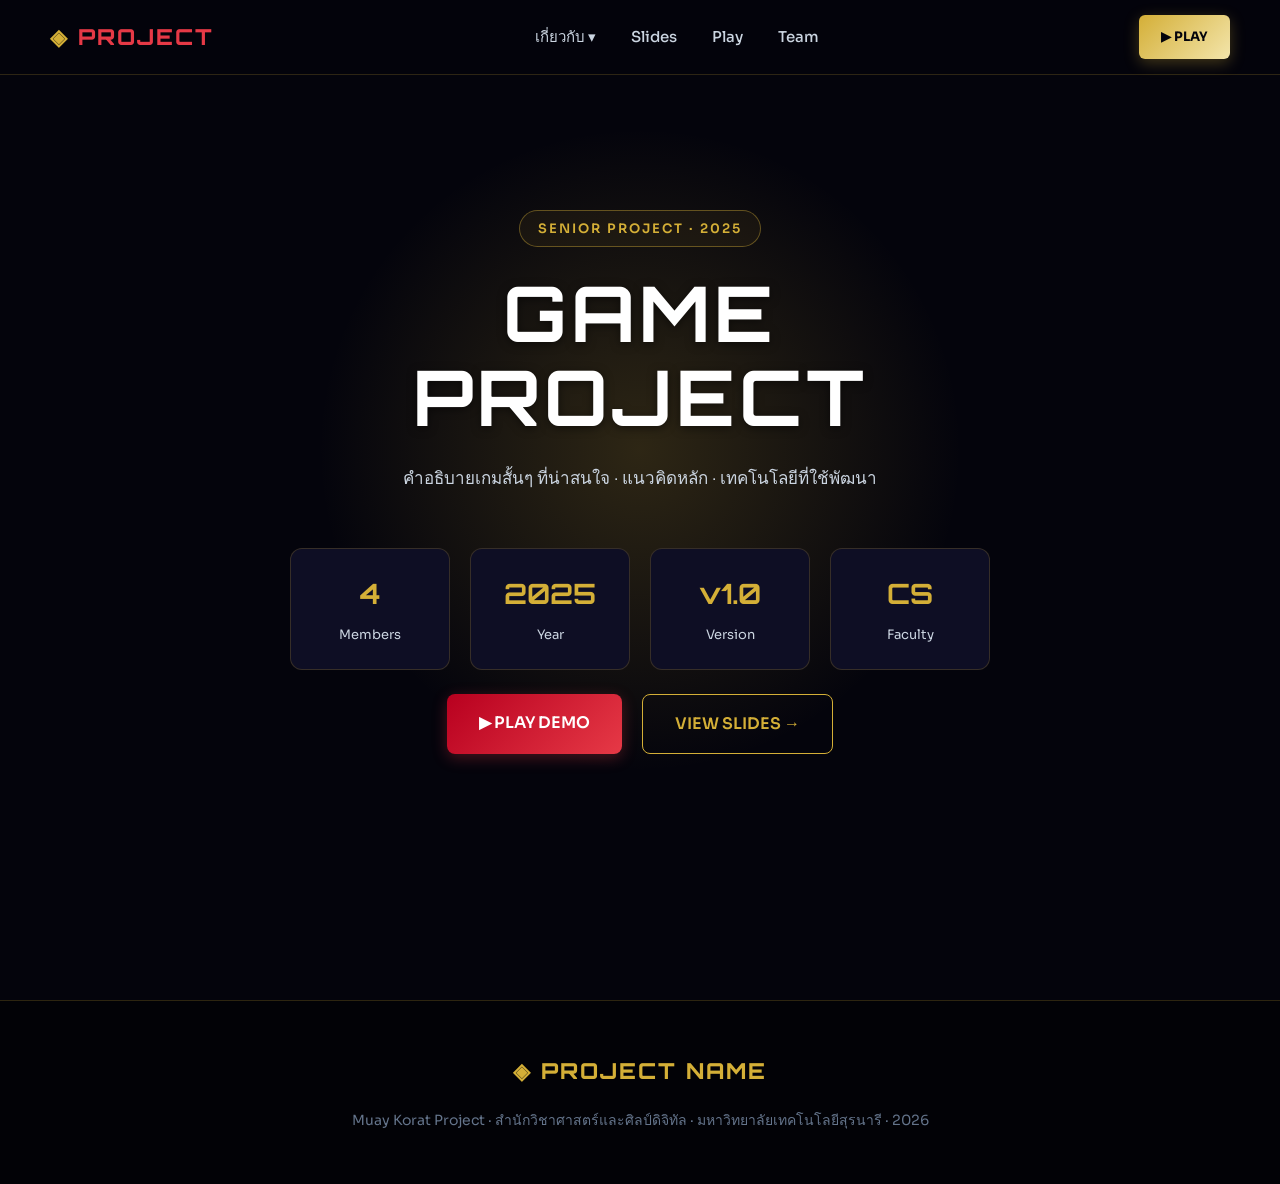
==== commit 657c36da: "save my work" ====
--- a/index.html
+++ b/index.html
@@ -3,192 +3,130 @@
 <head>
   <meta charset="UTF-8">
   <meta name="viewport" content="width=device-width, initial-scale=1.0">
-  <title>MUAY KORAT — Interactive Learning Game 2026</title>
+  <title>PROJECT NAME — Senior Project 2025</title>
 
   <link rel="preconnect" href="https://fonts.googleapis.com">
   <link rel="preconnect" href="https://fonts.gstatic.com" crossorigin>
-  <link href="https://fonts.googleapis.com/css2?family=Orbitron:wght@400;600;700;900&family=Sora:wght@300;400;500;600&family=Kanit:wght@300;400;500;600&display=swap" rel="stylesheet">
-  <link rel="stylesheet" href="https://cdnjs.cloudflare.com/ajax/libs/font-awesome/6.4.0/css/all.min.css">
-  <link rel="stylesheet" href="./css/style.css">
 
-  <style>
-    /* =========================================
-       1. SPLASH SCREEN (PRELOADER) STYLE
-       ========================================= */
-    #custom-preloader {
-      position: fixed;
-      top: 0; left: 0; width: 100%; height: 100%;
-      background: #04040c;
-      z-index: 99999;
-      display: flex; align-items: center; justify-content: center;
-      transition: opacity 0.8s ease, visibility 0.8s ease;
-    }
+  <link href="https://fonts.googleapis.com/css2?family=Orbitron:wght@400;600;700;900&family=Sora:wght@300;400;500;600&display=swap" rel="stylesheet">
 
-    .preloader-content { text-align: center; position: relative; }
-
-    .preloader-orb {
-      position: absolute; top: 50%; left: 50%; transform: translate(-50%, -50%);
-      width: 250px; height: 250px;
-      background: radial-gradient(circle, rgba(212,175,55,0.1) 0%, rgba(0,0,0,0) 70%);
-      filter: blur(15px); animation: pulse 2s infinite ease-in-out;
-    }
-
-    .preloader-tagline {
-      font-family: 'Kanit', sans-serif; color: #d4af37;
-      font-size: 42px; font-weight: 700; margin: 10px 0 25px 0;
-      text-shadow: 0 0 30px rgba(212, 175, 55, 0.5);
-      animation: scaleUp 1.2s cubic-bezier(0.16, 1, 0.3, 1) forwards;
-    }
-
-    .preloader-bar {
-      width: 280px; height: 2px; background: rgba(212, 175, 55, 0.1);
-      margin: 0 auto 15px; border-radius: 2px; overflow: hidden;
-    }
-
-    .preloader-progress {
-      width: 0%; height: 100%; background: #d4af37;
-      box-shadow: 0 0 15px #d4af37;
-      animation: loadProcess 2.5s cubic-bezier(0.1, 0.8, 0.2, 1) forwards;
-    }
-
-    @keyframes pulse { 0%, 100% { transform: translate(-50%, -50%) scale(1); opacity: 0.5; } 50% { transform: translate(-50%, -50%) scale(1.2); opacity: 0.8; } }
-    @keyframes loadProcess { 0% { width: 0%; } 100% { width: 100%; } }
-    @keyframes scaleUp { from { opacity: 0; transform: scale(0.9); } to { opacity: 1; transform: scale(1); } }
-
-    /* =========================================
-       2. NARRATIVE SECTION STYLE
-       ========================================= */
-    .narrative-section {
-      background: linear-gradient(180deg, #04040c 0%, #0d0d21 50%, #04040c 100%);
-      padding: 120px 24px;
-      text-align: center;
-      border-top: 1px solid rgba(212, 175, 55, 0.1);
-    }
-
-    .narrative-container {
-      max-width: 900px; margin: 40px auto 0;
-      background: rgba(255, 255, 255, 0.02);
-      border-left: 4px solid #d4af37;
-      padding: 40px; border-radius: 0 20px 20px 0;
-      text-align: left;
-      backdrop-filter: blur(10px);
-      box-shadow: 0 20px 40px rgba(0,0,0,0.4);
-    }
-
-    .narrative-tagline-main {
-      font-family: 'Kanit', sans-serif; color: #d4af37;
-      font-size: 38px; font-weight: 700; margin-bottom: 10px;
-    }
-
-    .accent-gold { color: #d4af37; font-weight: 600; }
-  </style>
+ <link rel="stylesheet" href="./css/style.css">
 </head>
 
 <body>
 
-  <div id="custom-preloader">
-    <div class="preloader-content">
-      <div class="preloader-orb"></div>
-      <span style="font-family:'Orbitron'; color:#666; letter-spacing:5px; font-size:12px;">MUAY KORAT DIGITAL</span>
-      <h2 class="preloader-tagline">“โคราชเมืองมวย นักปราชญ์อุบล”</h2>
-      <div class="preloader-bar"><div class="preloader-progress"></div></div>
-      <span style="font-family:'Orbitron'; color:#444; letter-spacing:2px; font-size:10px;">ESTABLISHING DEFENSE LINE...</span>
-    </div>
+<nav>
+  <a href="index.html" class="nav-logo">◈ <span>PROJECT</span></a>
+
+  <ul class="nav-links">
+
+  <li class="dropdown">
+    <a href="#">เกี่ยวกับ ▾</a>
+
+    <ul class="dropdown-menu">
+      <li>
+        <a href="Marketing.html">Marketing</a>
+      </li>
+
+      <li>
+        <a href="history.html">
+          ตำนานมวยโคราช
+        </a>
+      </li>
+
+      <li>
+        <a href="combat.html">
+          ศิลปะการต่อสู้
+        </a>
+      </li>
+
+      <li>
+        <a href="training.html">
+          การแต่งกายและการฝึกฝน
+        </a>
+      </li>
+
+    </ul>
+  </li>
+
+  <li>
+    <a href="slides.html">Slides</a>
+  </li>
+
+  <li>
+    <a href="game.html">Play</a>
+  </li>
+
+  <li>
+    <a href="team.html">Team</a>
+  </li>
+
+</ul>
+  <a href="game.html" class="nav-cta">▶ PLAY</a>
+</nav>
+
+<section id="hero">
+
+  <div class="hero-grid-bg"></div>
+  <div class="hero-orb"></div>
+
+  <div class="hero-badge">
+    SENIOR PROJECT · 2025
   </div>
 
-  <nav>
-    <a href="index.html" class="nav-logo">◈ MUAY<span>KORAT</span></a>
-    <ul class="nav-links">
-      <li class="dropdown">
-        <a href="#">Overview ▾</a>
-        <ul class="dropdown-menu">
-          <li><a href="overview.html">Overview</a></li>
-          <li><a href="marketing.html">Marketing</a></li>
-        </ul>
-      </li>
-      <li><a href="slides.html">Slides</a></li>
-      <li><a href="game.html">Play</a></li>
-      <li><a href="team.html">Team</a></li>
-    </ul>
-    <a href="game.html" class="nav-cta">▶ PLAY</a>
-  </nav>
+  <h1>
+    GAME<br>
+    <span class="accent">PROJECT</span>
+  </h1>
 
-  <section id="hero">
-    <div class="hero-grid-bg"></div>
-    <div class="hero-orb"></div>
+  <p class="hero-tagline">
+    คำอธิบายเกมสั้นๆ ที่น่าสนใจ · แนวคิดหลัก · เทคโนโลยีที่ใช้พัฒนา
+  </p>
 
-    <div class="hero-badge">
-      <i class="fa-solid fa-shield-halved"></i> SENIOR PROJECT · 2026
+  <div class="hero-stats">
+
+    <div class="stat-item">
+      <span class="stat-val">4</span>
+      <span class="stat-lbl">Members</span>
     </div>
 
-    <h1 style="font-family: 'Orbitron', sans-serif; font-weight: 900;">
-      MUAY<br><span class="accent">KORAT</span>
-    </h1>
-
-    <p class="hero-tagline" style="font-family: 'Kanit', sans-serif; max-width: 750px;">
-      ศาสตร์แห่งการเอาชีวิตรอดของนักรบเมืองด่านหน้า สู่ประสบการณ์การเรียนรู้เชิงโต้ตอบในรูปแบบ Digital Interactive Learning
-    </p>
-
-    <div class="hero-stats">
-      <div class="stat-item"><span class="stat-val">3</span><span class="stat-lbl">Core Stances</span></div>
-      <div class="stat-item"><span class="stat-val">2026</span><span class="stat-lbl">Year</span></div>
-      <div class="stat-item"><span class="stat-val">SUT</span><span class="stat-lbl">University</span></div>
-      <div class="stat-item"><span class="stat-val">4</span><span class="stat-lbl">Devs</span></div>
+    <div class="stat-item">
+      <span class="stat-val">2025</span>
+      <span class="stat-lbl">Year</span>
     </div>
 
-    <div class="hero-actions">
-      <a href="game.html" class="btn-primary">▶ PLAY DEMO</a>
-      <a href="slides.html" class="btn-ghost">VIEW PROJECT DETAILS →</a>
+    <div class="stat-item">
+      <span class="stat-val">v1.0</span>
+      <span class="stat-lbl">Version</span>
     </div>
-  </section>
 
-  <section class="narrative-section">
-    <span style="color: #555; font-family: 'Orbitron'; letter-spacing: 3px; font-size: 13px;">TRANSMEDIA CONCEPT</span>
-    <h2 class="narrative-tagline-main">“ศิลปะแห่งการเอาชีวิตรอด”</h2>
-    
-    <div class="narrative-container">
-      <h3 style="color:#fff; font-family:'Kanit'; margin-bottom:15px; display:flex; align-items:center; gap:12px;">
-        <i class="fa-solid fa-mountain-city" style="color:#d4af37;"></i>
-        มวยแห่งเมืองด่าน (The Survival Art of Frontier)
-      </h3>
-      <p style="font-family:'Kanit'; color:#aaa; font-size:17px; line-height:1.8;">
-        ทำไมต้อง <span class="accent-gold">"มวยโคราช"</span>? เพราะนี่คือมวยที่ไม่ได้เกิดมาเพื่อการกีฬา แต่คือศาสตร์การต่อสู้ของ <span class="accent-gold">"เมืองด่านหน้า"</span> 
-        ในยามที่บ้านเมืองมีศึกสงคราม ทุกท่วงท่าถูกออกแบบมาเพื่อการเอาชีวิตรอดที่เด็ดขาดและจริงจัง 
-        เราจึงนำ Narrative นี้มาสร้างเป็น <span class="accent-gold">Digital IP</span> ที่ให้ความรู้สึกที่หนักแน่นกว่ามวยไทยทั่วไป 
-        มุ่งเน้นการส่งต่อคุณค่าทางวัฒนธรรมผ่านเทคโนโลยีที่คนรุ่นใหม่เข้าถึงได้จริง
-      </p>
+    <div class="stat-item">
+      <span class="stat-val">CS</span>
+      <span class="stat-lbl">Faculty</span>
     </div>
-  </section>
 
-  <footer>
-    <span class="footer-logo">◈ MUAY KORAT</span>
-    <span class="footer-text">
-      Digital Arts and Sciences · Suranaree University of Technology · 2026
-    </span>
-  </footer>
+  </div>
 
-  <script>
-    // 1. ระบบปิด Splash Screen
-    window.addEventListener('DOMContentLoaded', () => {
-      const preloader = document.getElementById('custom-preloader');
-      setTimeout(() => {
-        preloader.style.opacity = '0';
-        setTimeout(() => { preloader.style.visibility = 'hidden'; }, 800);
-      }, 2500); // แสดงจอโหลด 2.5 วินาที
-    });
+  <div class="hero-actions">
 
-    // 2. ระบบ Navbar Dropdown
-    document.querySelectorAll('.dropdown > a').forEach(trigger => {
-      trigger.addEventListener('click', function(e) {
-        e.preventDefault();
-        const menu = this.nextElementSibling;
-        const isOpen = menu.style.opacity === '1';
-        menu.style.opacity = isOpen ? '0' : '1';
-        menu.style.visibility = isOpen ? 'hidden' : 'visible';
-        menu.style.transform = isOpen ? 'translateY(10px)' : 'translateY(0)';
-      });
-    });
-  </script>
+    <a href="game.html" class="btn-primary">
+      ▶ PLAY DEMO
+    </a>
+
+    <a href="slides.html" class="btn-ghost">
+      VIEW SLIDES →
+    </a>
+
+  </div>
+
+</section>
+
+<footer>
+  <span class="footer-logo">◈ PROJECT NAME</span>
+  <span class="footer-text">
+    Muay Korat Project · สำนักวิชาศาสตร์และศิลป์ดิจิทัล · มหาวิทยาลัยเทคโนโลยีสุรนารี · 2026
+  </span>
+</footer>
 
 </body>
 </html>
--- a/css/style.css
+++ b/css/style.css
@@ -331,9 +331,9 @@
   overflow: hidden;
 
   /* --- เพิ่มโค้ดใส่รูปนักมวยตรงนี้ --- */
- background-image: 
-    linear-gradient(180deg, rgba(4, 4, 12, 0.4) 0%, #04040c 100%), 
-    url('../image/IMG_5678.PNG'); /* อย่าลืมเช็คว่าชื่อไฟล์ .PNG หรือ .png นะครับ */ /* ใส่ URL หรือที่อยู่รูปนักมวย เช่น 'images/boxer-bg.jpg' */
+  background-image: 
+    linear-gradient(180deg, rgba(4, 4, 12, 0.7) 0%, #04040c 100%), /* ไล่เฉดสีมืดทับรูป เพื่อให้ตัวหนังสืออ่านง่าย */
+    url('/Users/aumaum/Desktop/Hackathon/image/IMG_5678.PNG'); /* ใส่ URL หรือที่อยู่รูปนักมวย เช่น 'images/boxer-bg.jpg' */
   background-size: cover; /* ปรับให้รูปขยายเต็มพื้นที่พอดี */
   background-position: center 20%; /* จัดให้อยู่ตรงกลาง (ปรับ % เพื่อเลื่อนรูปขึ้น-ลงได้) */
   background-repeat: no-repeat; /* ไม่ให้รูปซ้ำ */
@@ -602,16 +602,33 @@
   letter-spacing: 1px;
 }
 
-.slides-embed,
-.slides-placeholder {
-  min-height: 500px;
-  display: flex;
-  flex-direction: column;
-  justify-content: center;
-  align-items: center;
-  gap: 20px;
-  background: #020208;
-  position: relative;
+.slides-embed{
+  width:100%;
+  height:85vh;
+  background:#020208;
+  position:relative;
+}
+
+.slides-embed iframe{
+  width:100%;
+  height:100%;
+  border:none;
+  display:block;
+}
+
+.slides-placeholder{
+  min-height:85vh;
+
+  display:flex;
+  flex-direction:column;
+
+  justify-content:center;
+  align-items:center;
+
+  gap:20px;
+
+  background:#020208;
+  position:relative;
 }
 
 /* ==========================================================================
@@ -758,21 +775,45 @@
 /* ==========================================================================
    [17] EXPERTS & MASTER CREW (ทำเนียบบรมครูมวย)
    ========================================================================== */
-.team-grid {
-  display: grid;
-  grid-template-columns: repeat(auto-fit, minmax(250px, 1fr));
-  gap: 24px;
-}
-
-.member-card {
-  background: var(--bg-surface-l1);
-  border: 1px solid var(--border-medium);
-  border-radius: 16px;
-  padding: 35px 24px;
-  text-align: center;
-  position: relative;
-}
-
+.team-grid{
+  display:grid;
+  grid-template-columns:repeat(3,1fr);
+  gap:24px;
+  margin-top:30px;
+}
+
+.member-card{
+  background:var(--gradient-dark-card);
+
+  border:1px solid rgba(212,175,55,.15);
+
+  border-radius:18px;
+
+  padding:35px 24px;
+
+  min-height:230px;
+
+  text-align:center;
+
+  transition:.3s ease;
+}
+.member-card:hover{
+  transform:translateY(-8px);
+
+  border-color:var(--thai-gold-base);
+
+  box-shadow:
+    0 0 20px rgba(212,175,55,.25),
+    0 0 40px rgba(212,175,55,.12);
+
+  background:
+    linear-gradient(
+      180deg,
+      rgba(212,175,55,.05),
+      rgba(8,8,22,.95)
+    );
+}
+ 
 .member-avatar {
   width: 90px;
   height: 90px;
@@ -793,11 +834,16 @@
   margin-bottom: 8px;
 }
 
-.member-role {
-  color: var(--thai-gold-base);
-  font-size: 14px;
-  margin-bottom: 10px;
-}
+.member-role{
+  color:var(--thai-gold-base);
+
+  font-size:15px;
+
+  margin-bottom:10px;
+
+  font-weight:600;
+}
+
 
 /* ==========================================================================
    [18] HERITAGE VIDEO BLOCK
@@ -1001,5 +1047,112 @@
   position: relative;
   z-index: 5;
 }
-
-/* --- END OF MASTER CYBER-HERITAGE CSS --- */+/* ===== MUAY KORAT PAGES ===== */
+
+.page-wrap{
+  max-width:1200px;
+  margin:auto;
+  padding:50px 30px;
+}
+
+.cards-grid,
+.detail-grid,
+.appear-grid{
+  display:grid;
+  grid-template-columns:repeat(auto-fit,minmax(260px,1fr));
+  gap:24px;
+  margin-top:30px;
+}
+
+.card,
+.detail-card,
+.appear-card{
+  background:var(--gradient-dark-card);
+  border:1px solid var(--border-medium);
+
+  border-radius:18px;
+
+  padding:24px;
+
+  transition:.3s;
+}
+
+.card:hover,
+.detail-card:hover,
+.appear-card:hover{
+  transform:translateY(-6px);
+
+  border-color:var(--thai-gold-base);
+
+  box-shadow:0 15px 35px rgba(212,175,55,.12);
+}
+
+.card-title,
+.appear-title{
+  color:var(--thai-gold-base);
+  font-weight:700;
+  margin-bottom:10px;
+}
+
+.card-body,
+.appear-desc,
+.detail-desc{
+  color:var(--text-secondary);
+  line-height:1.8;
+}
+
+.highlight-box,
+.sig-card,
+.trivia-box{
+  background:var(--gradient-dark-card);
+
+  border:1px solid rgba(212,175,55,.15);
+
+  border-radius:18px;
+
+  padding:32px;
+
+  margin:40px 0;
+
+  position:relative;
+}
+
+.highlight-title,
+.sig-title{
+  color:var(--thai-gold-light);
+
+  font-size:30px;
+
+  margin:12px 0;
+}
+
+.bottom-nav{
+  max-width:1200px;
+  margin:40px auto;
+
+  display:flex;
+  justify-content:space-between;
+
+  gap:20px;
+}
+
+.bnav-btn{
+  padding:14px 22px;
+
+  border-radius:12px;
+
+  text-decoration:none;
+
+  border:1px solid rgba(212,175,55,.25);
+
+  color:var(--thai-gold-base);
+
+  transition:.3s;
+}
+
+.bnav-btn:hover{
+  background:rgba(212,175,55,.08);
+
+  border-color:var(--thai-gold-base);
+}
+/* --- END OF MASTER CYBER-HERITAGE CSS --- */
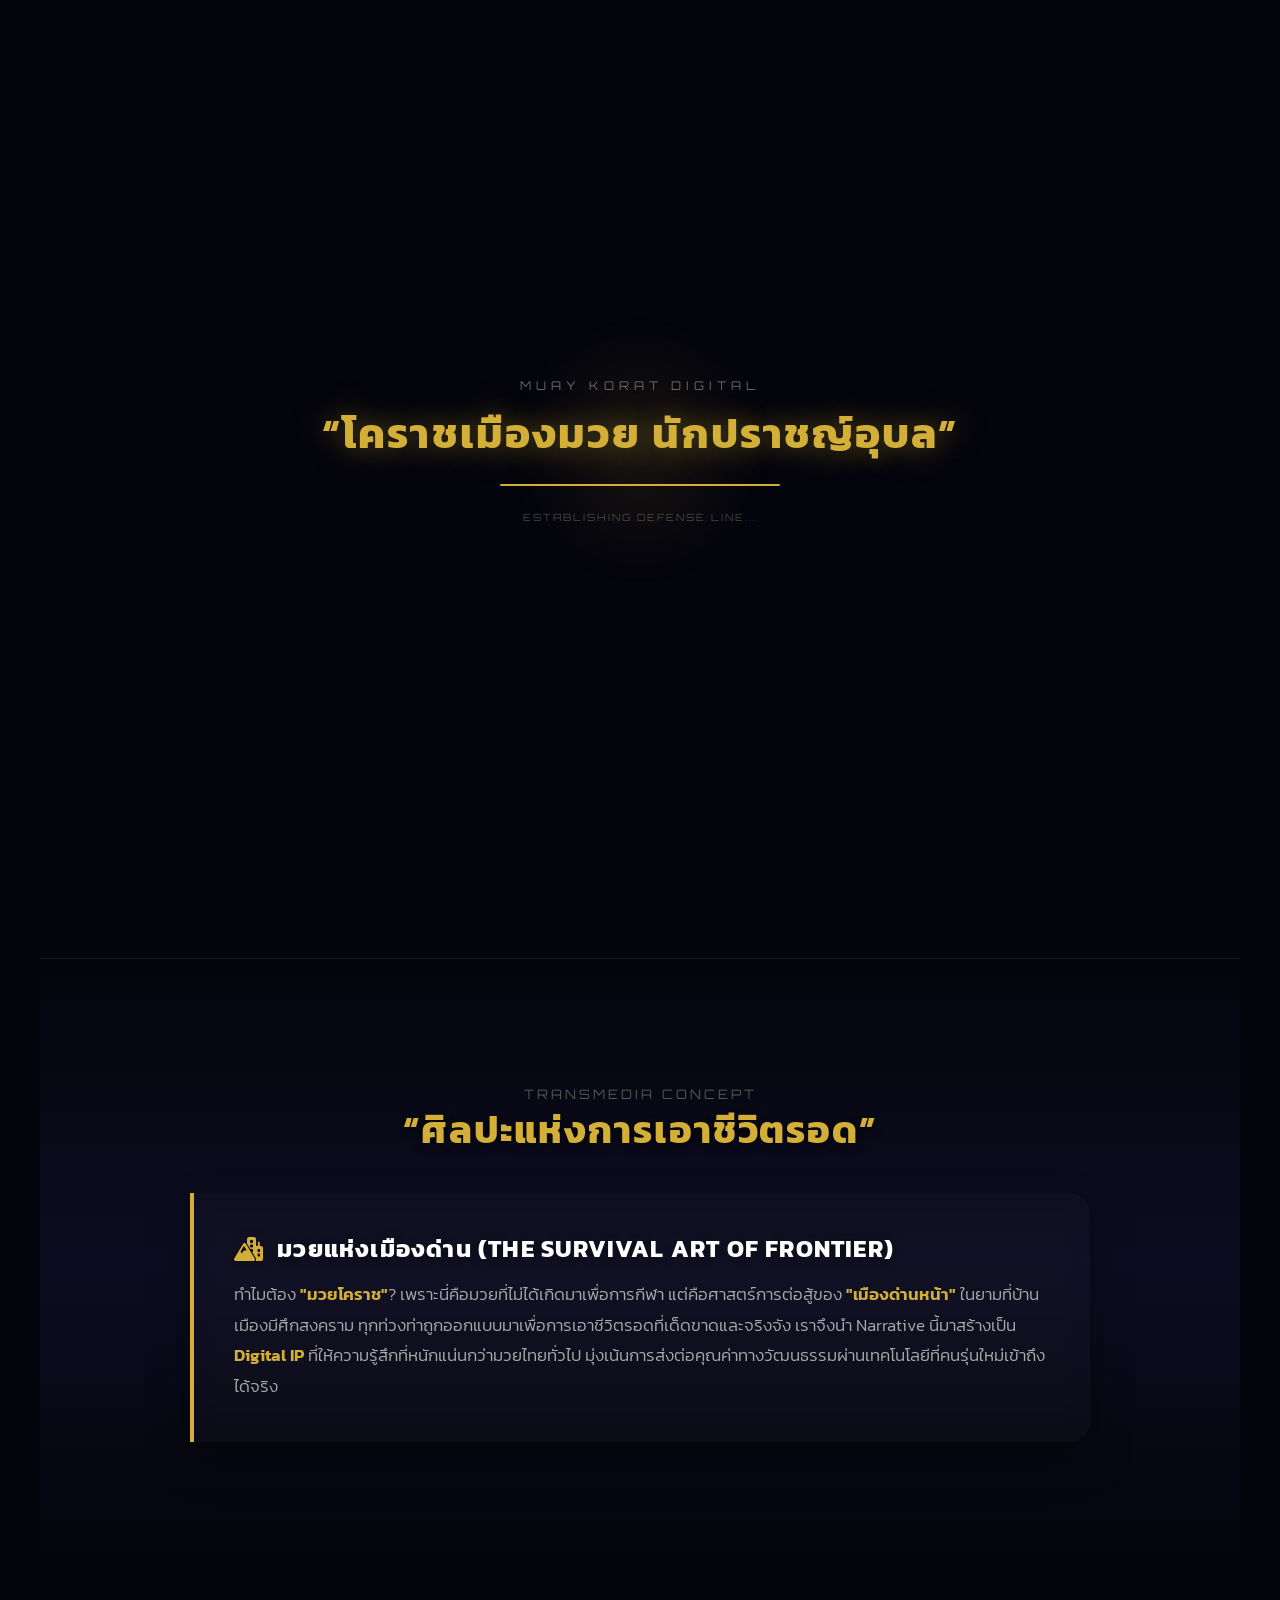
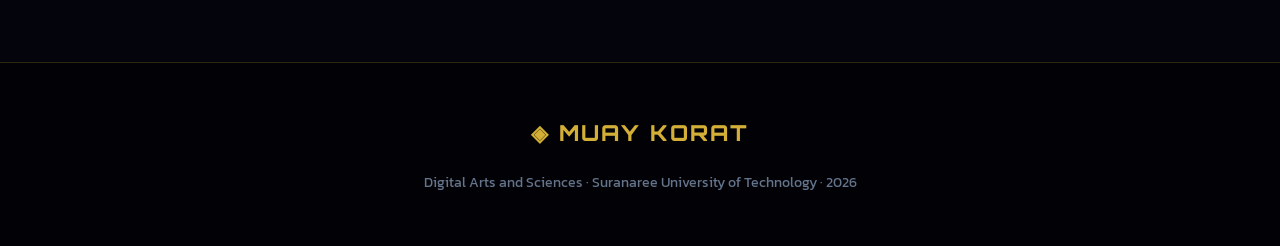
==== commit 70fe907d: "resolve merge conflict" ====
--- a/index.html
+++ b/index.html
@@ -3,20 +3,98 @@
 <head>
   <meta charset="UTF-8">
   <meta name="viewport" content="width=device-width, initial-scale=1.0">
-  <title>PROJECT NAME — Senior Project 2025</title>
+  <title>MUAY KORAT — Interactive Learning Game 2026</title>
 
   <link rel="preconnect" href="https://fonts.googleapis.com">
   <link rel="preconnect" href="https://fonts.gstatic.com" crossorigin>
-
-  <link href="https://fonts.googleapis.com/css2?family=Orbitron:wght@400;600;700;900&family=Sora:wght@300;400;500;600&display=swap" rel="stylesheet">
-
- <link rel="stylesheet" href="./css/style.css">
+  <link href="https://fonts.googleapis.com/css2?family=Orbitron:wght@400;600;700;900&family=Sora:wght@300;400;500;600&family=Kanit:wght@300;400;500;600&display=swap" rel="stylesheet">
+  <link rel="stylesheet" href="https://cdnjs.cloudflare.com/ajax/libs/font-awesome/6.4.0/css/all.min.css">
+  <link rel="stylesheet" href="./css/style.css">
+
+  <style>
+    /* =========================================
+       1. SPLASH SCREEN (PRELOADER) STYLE
+       ========================================= */
+    #custom-preloader {
+      position: fixed;
+      top: 0; left: 0; width: 100%; height: 100%;
+      background: #04040c;
+      z-index: 99999;
+      display: flex; align-items: center; justify-content: center;
+      transition: opacity 0.8s ease, visibility 0.8s ease;
+    }
+
+    .preloader-content { text-align: center; position: relative; }
+
+    .preloader-orb {
+      position: absolute; top: 50%; left: 50%; transform: translate(-50%, -50%);
+      width: 250px; height: 250px;
+      background: radial-gradient(circle, rgba(212,175,55,0.1) 0%, rgba(0,0,0,0) 70%);
+      filter: blur(15px); animation: pulse 2s infinite ease-in-out;
+    }
+
+    .preloader-tagline {
+      font-family: 'Kanit', sans-serif; color: #d4af37;
+      font-size: 42px; font-weight: 700; margin: 10px 0 25px 0;
+      text-shadow: 0 0 30px rgba(212, 175, 55, 0.5);
+      animation: scaleUp 1.2s cubic-bezier(0.16, 1, 0.3, 1) forwards;
+    }
+
+    .preloader-bar {
+      width: 280px; height: 2px; background: rgba(212, 175, 55, 0.1);
+      margin: 0 auto 15px; border-radius: 2px; overflow: hidden;
+    }
+
+    .preloader-progress {
+      width: 0%; height: 100%; background: #d4af37;
+      box-shadow: 0 0 15px #d4af37;
+      animation: loadProcess 2.5s cubic-bezier(0.1, 0.8, 0.2, 1) forwards;
+    }
+
+    @keyframes pulse { 0%, 100% { transform: translate(-50%, -50%) scale(1); opacity: 0.5; } 50% { transform: translate(-50%, -50%) scale(1.2); opacity: 0.8; } }
+    @keyframes loadProcess { 0% { width: 0%; } 100% { width: 100%; } }
+    @keyframes scaleUp { from { opacity: 0; transform: scale(0.9); } to { opacity: 1; transform: scale(1); } }
+
+    /* =========================================
+       2. NARRATIVE SECTION STYLE
+       ========================================= */
+    .narrative-section {
+      background: linear-gradient(180deg, #04040c 0%, #0d0d21 50%, #04040c 100%);
+      padding: 120px 24px;
+      text-align: center;
+      border-top: 1px solid rgba(212, 175, 55, 0.1);
+    }
+
+    .narrative-container {
+      max-width: 900px; margin: 40px auto 0;
+      background: rgba(255, 255, 255, 0.02);
+      border-left: 4px solid #d4af37;
+      padding: 40px; border-radius: 0 20px 20px 0;
+      text-align: left;
+      backdrop-filter: blur(10px);
+      box-shadow: 0 20px 40px rgba(0,0,0,0.4);
+    }
+
+    .narrative-tagline-main {
+      font-family: 'Kanit', sans-serif; color: #d4af37;
+      font-size: 38px; font-weight: 700; margin-bottom: 10px;
+    }
+
+    .accent-gold { color: #d4af37; font-weight: 600; }
+  </style>
 </head>
 
 <body>
 
-<nav>
-  <a href="index.html" class="nav-logo">◈ <span>PROJECT</span></a>
+  <div id="custom-preloader">
+    <div class="preloader-content">
+      <div class="preloader-orb"></div>
+      <span style="font-family:'Orbitron'; color:#666; letter-spacing:5px; font-size:12px;">MUAY KORAT DIGITAL</span>
+      <h2 class="preloader-tagline">“โคราชเมืองมวย นักปราชญ์อุบล”</h2>
+      <div class="preloader-bar"><div class="preloader-progress"></div></div>
+      <span style="font-family:'Orbitron'; color:#444; letter-spacing:2px; font-size:10px;">ESTABLISHING DEFENSE LINE...</span>
+    </div>
+  </div>
 
   <ul class="nav-links">
 
@@ -64,69 +142,99 @@
 </ul>
   <a href="game.html" class="nav-cta">▶ PLAY</a>
 </nav>
-
-<section id="hero">
-
-  <div class="hero-grid-bg"></div>
-  <div class="hero-orb"></div>
-
-  <div class="hero-badge">
-    SENIOR PROJECT · 2025
-  </div>
-
-  <h1>
-    GAME<br>
-    <span class="accent">PROJECT</span>
-  </h1>
-
-  <p class="hero-tagline">
-    คำอธิบายเกมสั้นๆ ที่น่าสนใจ · แนวคิดหลัก · เทคโนโลยีที่ใช้พัฒนา
-  </p>
-
-  <div class="hero-stats">
-
-    <div class="stat-item">
-      <span class="stat-val">4</span>
-      <span class="stat-lbl">Members</span>
-    </div>
-
-    <div class="stat-item">
-      <span class="stat-val">2025</span>
-      <span class="stat-lbl">Year</span>
-    </div>
-
-    <div class="stat-item">
-      <span class="stat-val">v1.0</span>
-      <span class="stat-lbl">Version</span>
-    </div>
-
-    <div class="stat-item">
-      <span class="stat-val">CS</span>
-      <span class="stat-lbl">Faculty</span>
-    </div>
-
-  </div>
-
-  <div class="hero-actions">
-
-    <a href="game.html" class="btn-primary">
-      ▶ PLAY DEMO
-    </a>
-
-    <a href="slides.html" class="btn-ghost">
-      VIEW SLIDES →
-    </a>
-
-  </div>
-
-</section>
-
-<footer>
-  <span class="footer-logo">◈ PROJECT NAME</span>
-  <span class="footer-text">
-    Muay Korat Project · สำนักวิชาศาสตร์และศิลป์ดิจิทัล · มหาวิทยาลัยเทคโนโลยีสุรนารี · 2026
-  </span>
-</footer>
+  <nav>
+    <a href="index.html" class="nav-logo">◈ MUAY<span>KORAT</span></a>
+    <ul class="nav-links">
+      <li class="dropdown">
+        <a href="#">Overview ▾</a>
+        <ul class="dropdown-menu">
+          <li><a href="overview.html">Overview</a></li>
+          <li><a href="marketing.html">Marketing</a></li>
+        </ul>
+      </li>
+      <li><a href="slides.html">Slides</a></li>
+      <li><a href="game.html">Play</a></li>
+      <li><a href="team.html">Team</a></li>
+    </ul>
+    <a href="game.html" class="nav-cta">▶ PLAY</a>
+  </nav>
+
+  <section id="hero">
+    <div class="hero-grid-bg"></div>
+    <div class="hero-orb"></div>
+
+    <div class="hero-badge">
+      <i class="fa-solid fa-shield-halved"></i> SENIOR PROJECT · 2026
+    </div>
+
+    <h1 style="font-family: 'Orbitron', sans-serif; font-weight: 900;">
+      MUAY<br><span class="accent">KORAT</span>
+    </h1>
+
+    <p class="hero-tagline" style="font-family: 'Kanit', sans-serif; max-width: 750px;">
+      ศาสตร์แห่งการเอาชีวิตรอดของนักรบเมืองด่านหน้า สู่ประสบการณ์การเรียนรู้เชิงโต้ตอบในรูปแบบ Digital Interactive Learning
+    </p>
+
+    <div class="hero-stats">
+      <div class="stat-item"><span class="stat-val">3</span><span class="stat-lbl">Core Stances</span></div>
+      <div class="stat-item"><span class="stat-val">2026</span><span class="stat-lbl">Year</span></div>
+      <div class="stat-item"><span class="stat-val">SUT</span><span class="stat-lbl">University</span></div>
+      <div class="stat-item"><span class="stat-val">4</span><span class="stat-lbl">Devs</span></div>
+    </div>
+
+    <div class="hero-actions">
+      <a href="game.html" class="btn-primary">▶ PLAY DEMO</a>
+      <a href="slides.html" class="btn-ghost">VIEW PROJECT DETAILS →</a>
+    </div>
+  </section>
+
+  <section class="narrative-section">
+    <span style="color: #555; font-family: 'Orbitron'; letter-spacing: 3px; font-size: 13px;">TRANSMEDIA CONCEPT</span>
+    <h2 class="narrative-tagline-main">“ศิลปะแห่งการเอาชีวิตรอด”</h2>
+    
+    <div class="narrative-container">
+      <h3 style="color:#fff; font-family:'Kanit'; margin-bottom:15px; display:flex; align-items:center; gap:12px;">
+        <i class="fa-solid fa-mountain-city" style="color:#d4af37;"></i>
+        มวยแห่งเมืองด่าน (The Survival Art of Frontier)
+      </h3>
+      <p style="font-family:'Kanit'; color:#aaa; font-size:17px; line-height:1.8;">
+        ทำไมต้อง <span class="accent-gold">"มวยโคราช"</span>? เพราะนี่คือมวยที่ไม่ได้เกิดมาเพื่อการกีฬา แต่คือศาสตร์การต่อสู้ของ <span class="accent-gold">"เมืองด่านหน้า"</span> 
+        ในยามที่บ้านเมืองมีศึกสงคราม ทุกท่วงท่าถูกออกแบบมาเพื่อการเอาชีวิตรอดที่เด็ดขาดและจริงจัง 
+        เราจึงนำ Narrative นี้มาสร้างเป็น <span class="accent-gold">Digital IP</span> ที่ให้ความรู้สึกที่หนักแน่นกว่ามวยไทยทั่วไป 
+        มุ่งเน้นการส่งต่อคุณค่าทางวัฒนธรรมผ่านเทคโนโลยีที่คนรุ่นใหม่เข้าถึงได้จริง
+      </p>
+    </div>
+  </section>
+
+  <footer>
+    <span class="footer-logo">◈ MUAY KORAT</span>
+    <span class="footer-text">
+      Digital Arts and Sciences · Suranaree University of Technology · 2026
+    </span>
+  </footer>
+
+  <script>
+    // 1. ระบบปิด Splash Screen
+    window.addEventListener('DOMContentLoaded', () => {
+      const preloader = document.getElementById('custom-preloader');
+      setTimeout(() => {
+        preloader.style.opacity = '0';
+        setTimeout(() => { preloader.style.visibility = 'hidden'; }, 800);
+      }, 2500); // แสดงจอโหลด 2.5 วินาที
+    });
+
+    // 2. ระบบ Navbar Dropdown
+    document.querySelectorAll('.dropdown > a').forEach(trigger => {
+      trigger.addEventListener('click', function(e) {
+        e.preventDefault();
+        const menu = this.nextElementSibling;
+        const isOpen = menu.style.opacity === '1';
+        menu.style.opacity = isOpen ? '0' : '1';
+        menu.style.visibility = isOpen ? 'hidden' : 'visible';
+        menu.style.transform = isOpen ? 'translateY(10px)' : 'translateY(0)';
+      });
+    });
+  </script>
 
 </body>
 </html>
--- a/css/style.css
+++ b/css/style.css
@@ -331,9 +331,9 @@
   overflow: hidden;
 
   /* --- เพิ่มโค้ดใส่รูปนักมวยตรงนี้ --- */
-  background-image: 
-    linear-gradient(180deg, rgba(4, 4, 12, 0.7) 0%, #04040c 100%), /* ไล่เฉดสีมืดทับรูป เพื่อให้ตัวหนังสืออ่านง่าย */
-    url('/Users/aumaum/Desktop/Hackathon/image/IMG_5678.PNG'); /* ใส่ URL หรือที่อยู่รูปนักมวย เช่น 'images/boxer-bg.jpg' */
+ background-image: 
+    linear-gradient(180deg, rgba(4, 4, 12, 0.4) 0%, #04040c 100%), 
+    url('../image/IMG_5678.PNG'); /* อย่าลืมเช็คว่าชื่อไฟล์ .PNG หรือ .png นะครับ */ /* ใส่ URL หรือที่อยู่รูปนักมวย เช่น 'images/boxer-bg.jpg' */
   background-size: cover; /* ปรับให้รูปขยายเต็มพื้นที่พอดี */
   background-position: center 20%; /* จัดให้อยู่ตรงกลาง (ปรับ % เพื่อเลื่อนรูปขึ้น-ลงได้) */
   background-repeat: no-repeat; /* ไม่ให้รูปซ้ำ */
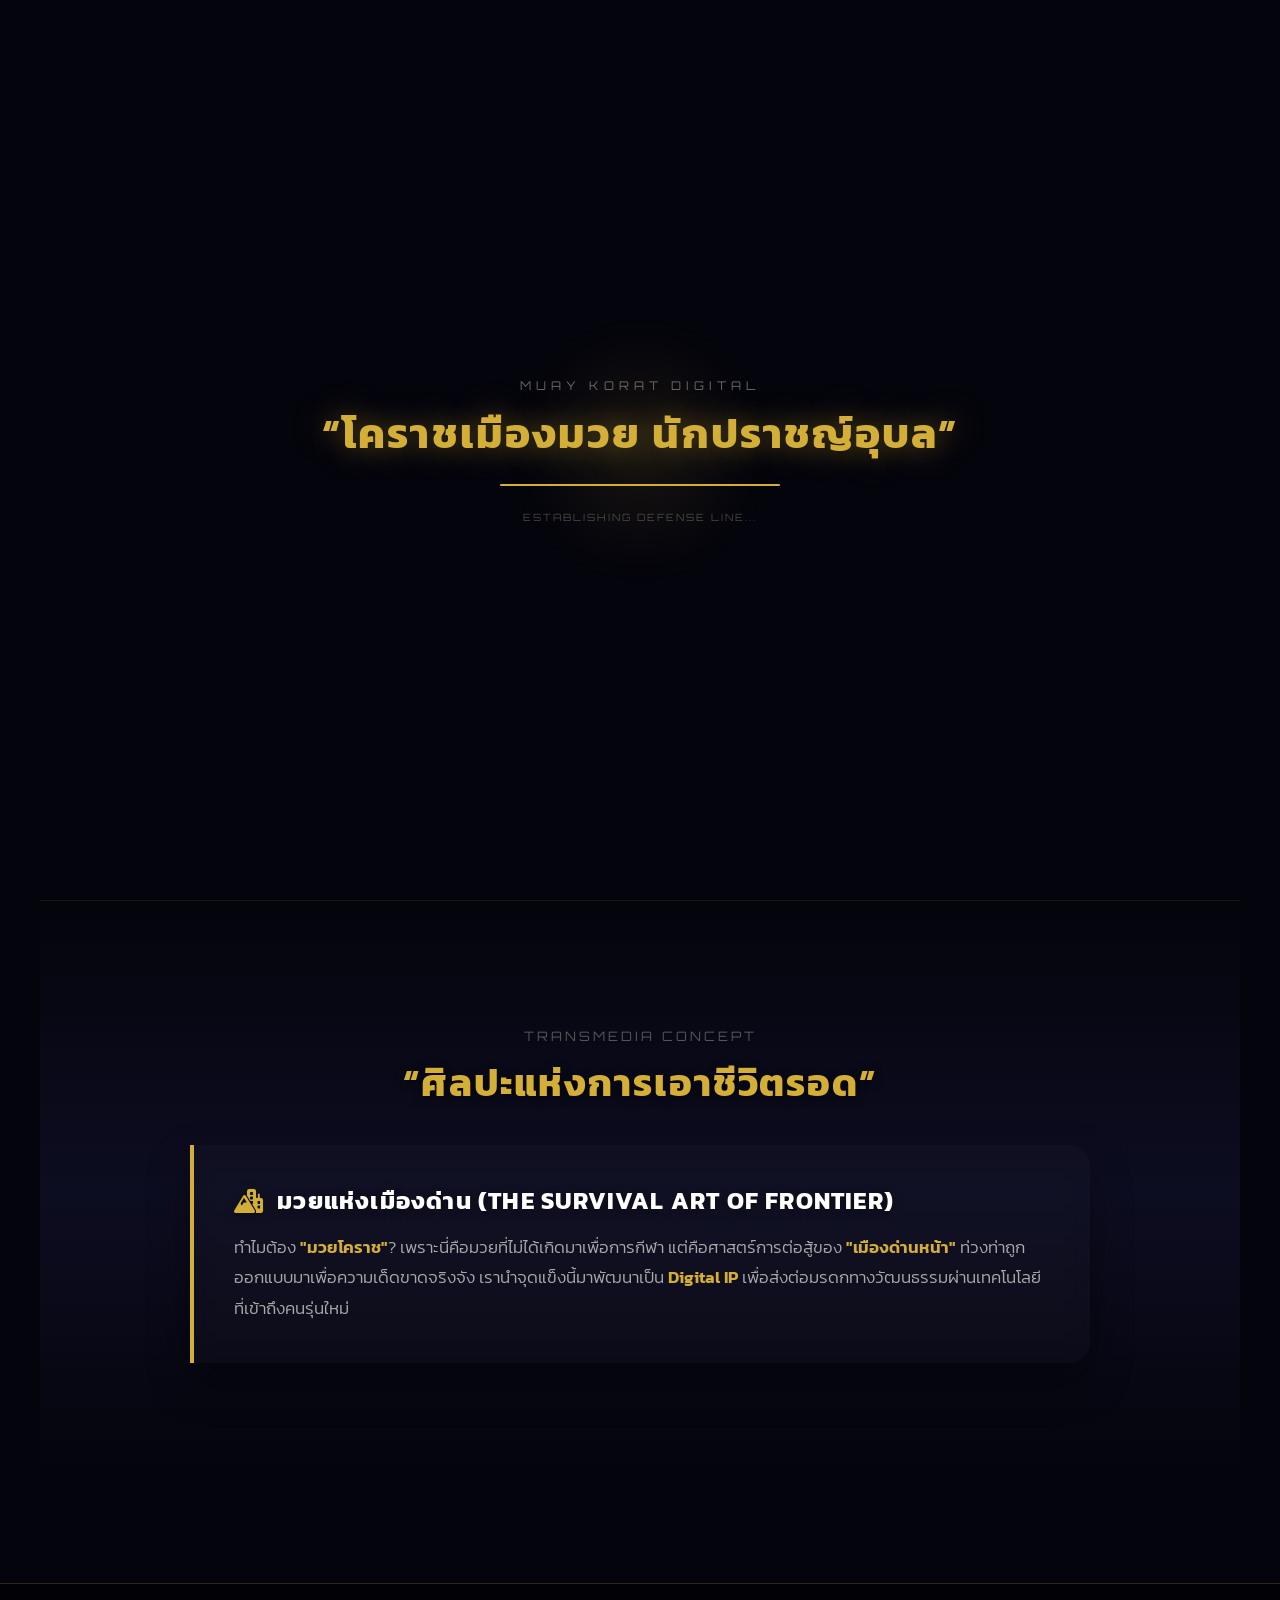
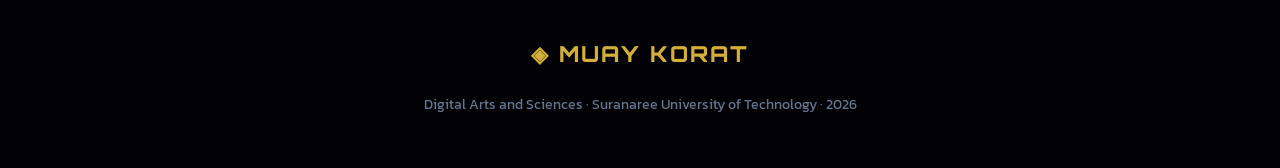
==== commit 4457f254: "Hamberger" ====
--- a/index.html
+++ b/index.html
@@ -56,12 +56,136 @@
     @keyframes scaleUp { from { opacity: 0; transform: scale(0.9); } to { opacity: 1; transform: scale(1); } }
 
     /* =========================================
-       2. NARRATIVE SECTION STYLE
+       2. NAVIGATION SYSTEM (FIXED & ALIGNED)
+       ========================================= */
+    nav {
+      display: flex;
+      justify-content: space-between;
+      align-items: center;
+      padding: 0 4%;
+      background: rgba(4, 4, 12, 0.98);
+      backdrop-filter: blur(15px);
+      -webkit-backdrop-filter: blur(15px);
+      border-bottom: 1px solid rgba(212, 175, 55, 0.15);
+      position: fixed;
+      top: 0; left: 0; width: 100%;
+      height: 80px; 
+      z-index: 10005; /* ยกระดับขึ้นเหนือกล่องสไลด์มือถือเพื่อไม่ให้ปุ่มปิดโดนทับ */
+      box-sizing: border-box;
+    }
+
+    .nav-left-group { display: flex; align-items: center; gap: 15px; }
+
+    .nav-logo {
+      font-family: 'Orbitron', sans-serif;
+      font-weight: 700; color: #fff; font-size: 20px;
+      text-decoration: none; letter-spacing: 1px;
+    }
+    .nav-logo span { color: #d4af37; }
+
+    .nav-links { display: flex; list-style: none; gap: 24px; margin: 0; padding: 0; }
+    .nav-links a {
+      color: #b0b0bc; text-decoration: none;
+      font-family: 'Kanit', sans-serif; font-size: 15px; transition: color 0.3s;
+    }
+    .nav-links a:hover { color: #d4af37; }
+
+    /* Dropdown Menu (Desktop) */
+    .dropdown { position: relative; }
+    .dropdown-menu {
+      display: none;
+      position: absolute;
+      top: 100%; left: 0;
+      background: #0a0a1a;
+      border: 1px solid rgba(212, 175, 55, 0.2);
+      list-style: none; padding: 10px 0;
+      border-radius: 8px; min-width: 200px;
+    }
+    .dropdown:hover .dropdown-menu { display: block; }
+    .dropdown-menu li a { padding: 8px 20px; display: block; }
+
+    .nav-cta {
+      background: linear-gradient(135deg, #d4af37 0%, #aa8416 100%);
+      color: #04040c; padding: 10px 20px; border-radius: 30px;
+      text-decoration: none; font-family: 'Orbitron', sans-serif;
+      font-weight: 700; font-size: 13px; transition: 0.3s;
+      box-shadow: 0 4px 15px rgba(212, 175, 55, 0.2);
+    }
+    .nav-cta:hover { transform: translateY(-2px); box-shadow: 0 6px 20px rgba(212, 175, 55, 0.4); }
+
+    .hamburger {
+      display: none; flex-direction: column; cursor: pointer; gap: 6px;
+    }
+    .hamburger span {
+      display: block; width: 28px; height: 3px; background: #d4af37;
+      border-radius: 3px; transition: 0.3s ease-in-out;
+    }
+    
+    /* เอฟเฟกต์แปลงร่างปุ่มแฮมเบอร์เกอร์ */
+    .hamburger.active span:nth-child(1) { transform: translateY(9px) rotate(45deg); }
+    .hamburger.active span:nth-child(2) { opacity: 0; }
+    .hamburger.active span:nth-child(3) { transform: translateY(-9px) rotate(-45deg); }
+
+    /* MOBILE OVERLAY DESIGN (ขยับลงมาใต้แถบเมนูหลัก) */
+    .nav-mobile-overlay {
+      position: fixed; 
+      top: 80px; /* ปรับเลื่อนลงมาไม่ให้ทับซ้อนแถบ Navbar ด้านบน */
+      left: -100%; 
+      width: 75%; 
+      max-width: 320px;
+      height: calc(100vh - 80px); /* ป้องกันการยืดทะลุขอบล่างของหน้าจอ */
+      background: #060612; 
+      z-index: 10001;
+      display: flex; flex-direction: column; 
+      padding: 40px 24px; /* รีเซ็ตช่องไฟพรีเมียมภายใน */
+      transition: 0.4s cubic-bezier(0.1, 0.7, 0.1, 1);
+      border-right: 1px solid rgba(212, 175, 55, 0.2);
+      box-sizing: border-box; 
+      overflow-y: auto;
+    }
+    .nav-mobile-overlay.active { left: 0; }
+    
+    .mobile-nav-item {
+      color: #b0b0bc; text-decoration: none; font-size: 17px;
+      font-family: 'Kanit', sans-serif; margin-bottom: 20px;
+      display: flex; justify-content: space-between; align-items: center;
+      cursor: pointer; transition: color 0.3s;
+      border-bottom: 1px solid rgba(255,255,255,0.03);
+      padding-bottom: 8px;
+    }
+    .mobile-nav-item i { font-size: 14px; transition: transform 0.3s ease; }
+    .mobile-nav-item.active { color: #d4af37; }
+    .mobile-nav-item.active i { transform: rotate(180deg); }
+
+    .mobile-dropdown-content {
+      max-height: 0; overflow: hidden;
+      transition: max-height 0.3s ease-out;
+      padding-left: 15px; display: flex; flex-direction: column;
+    }
+    .mobile-dropdown-content.open { max-height: 300px; margin-bottom: 15px; }
+
+    .mobile-dropdown-content a {
+      color: #8a8a98; text-decoration: none; font-size: 15px;
+      font-family: 'Kanit', sans-serif; padding: 8px 0;
+    }
+
+    @media (max-width: 992px) {
+      .nav-links { display: none; }
+      .hamburger { display: flex; }
+    }
+    @media (max-width: 576px) {
+      nav .nav-cta { display: none; }
+    }
+    @media (min-width: 577px) {
+      .nav-mobile-overlay .nav-cta { display: none; }
+    }
+
+    /* =========================================
+       3. CONTENT SECTIONS
        ========================================= */
     .narrative-section {
       background: linear-gradient(180deg, #04040c 0%, #0d0d21 50%, #04040c 100%);
-      padding: 120px 24px;
-      text-align: center;
+      padding: 120px 24px; text-align: center;
       border-top: 1px solid rgba(212, 175, 55, 0.1);
     }
 
@@ -70,14 +194,8 @@
       background: rgba(255, 255, 255, 0.02);
       border-left: 4px solid #d4af37;
       padding: 40px; border-radius: 0 20px 20px 0;
-      text-align: left;
-      backdrop-filter: blur(10px);
+      text-align: left; backdrop-filter: blur(10px);
       box-shadow: 0 20px 40px rgba(0,0,0,0.4);
-    }
-
-    .narrative-tagline-main {
-      font-family: 'Kanit', sans-serif; color: #d4af37;
-      font-size: 38px; font-weight: 700; margin-bottom: 10px;
     }
 
     .accent-gold { color: #d4af37; font-weight: 600; }
@@ -86,6 +204,7 @@
 
 <body>
 
+  <!-- SPLASH SCREEN LAYER -->
   <div id="custom-preloader">
     <div class="preloader-content">
       <div class="preloader-orb"></div>
@@ -96,81 +215,61 @@
     </div>
   </div>
 
-  <ul class="nav-links">
-
-  <li class="dropdown">
-    <a href="#">เกี่ยวกับ ▾</a>
-
-    <ul class="dropdown-menu">
-      <li>
-        <a href="Marketing.html">Marketing</a>
-      </li>
-
-      <li>
-        <a href="history.html">
-          ตำนานมวยโคราช
-        </a>
-      </li>
-
-      <li>
-        <a href="combat.html">
-          ศิลปะการต่อสู้
-        </a>
-      </li>
-
-      <li>
-        <a href="training.html">
-          การแต่งกายและการฝึกฝน
-        </a>
-      </li>
-
-    </ul>
-  </li>
-
-  <li>
-    <a href="slides.html">Slides</a>
-  </li>
-
-  <li>
-    <a href="game.html">Play</a>
-  </li>
-
-  <li>
-    <a href="team.html">Team</a>
-  </li>
-
-</ul>
-  <a href="game.html" class="nav-cta">▶ PLAY</a>
-</nav>
+  <!-- MAIN NAVIGATION BAR -->
   <nav>
-    <a href="index.html" class="nav-logo">◈ MUAY<span>KORAT</span></a>
+    <div class="nav-left-group">
+      <div class="hamburger" id="hamburgerBtn" onclick="toggleMobileMenu()">
+        <span></span><span></span><span></span>
+      </div>
+      <a href="index.html" class="nav-logo">◈ MUAY<span>KORAT</span></a>
+    </div>
+
     <ul class="nav-links">
       <li class="dropdown">
-        <a href="#">Overview ▾</a>
+        <a href="#">ภาพรวม ▾</a>
         <ul class="dropdown-menu">
-          <li><a href="overview.html">Overview</a></li>
-          <li><a href="marketing.html">Marketing</a></li>
+          <li><a href="overview.html">เกี่ยวกับ</a></li>
+          <li><a href="marketing.html">การวิเคราะห์ตลาด</a></li>
+          <li><a href="history.html">ตำนานมวยโคราช</a></li>
+          <li><a href="combat.html">ศิลปะการต่อสู้</a></li>
+          <li><a href="training.html">การแต่งกายและการฝึกฝน</a></li>
         </ul>
       </li>
-      <li><a href="slides.html">Slides</a></li>
-      <li><a href="game.html">Play</a></li>
-      <li><a href="team.html">Team</a></li>
+      <li><a href="slides.html">สไลด์นำเสนอ</a></li>
+      <li><a href="game.html">ลองเล่นเกม</a></li>
+      <li><a href="team.html">ทีมงาน</a></li>
     </ul>
-    <a href="game.html" class="nav-cta">▶ PLAY</a>
+
+    <a href="game.html" class="nav-cta">▶ PLAY GAME</a>
   </nav>
 
+  <!-- MOBILE NAVIGATION SLIDE OVERLAY -->
+  <div class="nav-mobile-overlay" id="mobileMenu">
+    <div class="mobile-nav-item" onclick="toggleMobileDropdown(this)">
+      <span>ภาพรวม</span><i class="fa-solid fa-chevron-down"></i>
+    </div>
+    <div class="mobile-dropdown-content" id="mobileOverviewDropdown">
+      <a href="overview.html">เกี่ยวกับ</a>
+      <a href="marketing.html">การวิเคราะห์ตลาด</a>
+      <a href="history.html">ตำนานมวยโคราช</a>
+      <a href="combat.html">ศิลปะการต่อสู้</a>
+      <a href="training.html">การแต่งกายและการฝึกฝน</a>
+    </div>
+
+    <a href="slides.html" class="mobile-nav-item" style="justify-content: flex-start;">สไลด์นำเสนอ</a>
+    <a href="game.html" class="mobile-nav-item" style="justify-content: flex-start;">ลองเล่นเกม</a>
+    <a href="team.html" class="mobile-nav-item" style="justify-content: flex-start;">ทีมงาน</a>
+    
+    <a href="game.html" class="nav-cta" style="text-align: center; margin-top: 20px;">▶ PLAY GAME NOW</a>
+  </div>
+
+  <!-- HERO SECTION -->
   <section id="hero">
     <div class="hero-grid-bg"></div>
     <div class="hero-orb"></div>
-
-    <div class="hero-badge">
-      <i class="fa-solid fa-shield-halved"></i> SENIOR PROJECT · 2026
-    </div>
-
-    <h1 style="font-family: 'Orbitron', sans-serif; font-weight: 900;">
-      MUAY<br><span class="accent">KORAT</span>
-    </h1>
-
+    <div class="hero-badge"><i class="fa-solid fa-shield-halved"></i> SENIOR PROJECT · 2026</div>
+
+    <h1 style="font-family: 'Orbitron', sans-serif; font-weight: 900;">MUAY<br><span class="accent">KORAT</span></h1>
     <p class="hero-tagline" style="font-family: 'Kanit', sans-serif; max-width: 750px;">
       ศาสตร์แห่งการเอาชีวิตรอดของนักรบเมืองด่านหน้า สู่ประสบการณ์การเรียนรู้เชิงโต้ตอบในรูปแบบ Digital Interactive Learning
     </p>
@@ -188,53 +287,65 @@
     </div>
   </section>
 
+  <!-- NARRATIVE SECTION -->
   <section class="narrative-section">
     <span style="color: #555; font-family: 'Orbitron'; letter-spacing: 3px; font-size: 13px;">TRANSMEDIA CONCEPT</span>
-    <h2 class="narrative-tagline-main">“ศิลปะแห่งการเอาชีวิตรอด”</h2>
+    <h2 style="font-family:'Kanit'; color:#d4af37; font-size:38px; font-weight:700; margin-top:10px;">“ศิลปะแห่งการเอาชีวิตรอด”</h2>
     
     <div class="narrative-container">
       <h3 style="color:#fff; font-family:'Kanit'; margin-bottom:15px; display:flex; align-items:center; gap:12px;">
-        <i class="fa-solid fa-mountain-city" style="color:#d4af37;"></i>
-        มวยแห่งเมืองด่าน (The Survival Art of Frontier)
+        <i class="fa-solid fa-mountain-city" style="color:#d4af37;"></i> มวยแห่งเมืองด่าน (The Survival Art of Frontier)
       </h3>
       <p style="font-family:'Kanit'; color:#aaa; font-size:17px; line-height:1.8;">
         ทำไมต้อง <span class="accent-gold">"มวยโคราช"</span>? เพราะนี่คือมวยที่ไม่ได้เกิดมาเพื่อการกีฬา แต่คือศาสตร์การต่อสู้ของ <span class="accent-gold">"เมืองด่านหน้า"</span> 
-        ในยามที่บ้านเมืองมีศึกสงคราม ทุกท่วงท่าถูกออกแบบมาเพื่อการเอาชีวิตรอดที่เด็ดขาดและจริงจัง 
-        เราจึงนำ Narrative นี้มาสร้างเป็น <span class="accent-gold">Digital IP</span> ที่ให้ความรู้สึกที่หนักแน่นกว่ามวยไทยทั่วไป 
-        มุ่งเน้นการส่งต่อคุณค่าทางวัฒนธรรมผ่านเทคโนโลยีที่คนรุ่นใหม่เข้าถึงได้จริง
+        ท่วงท่าถูกออกแบบมาเพื่อความเด็ดขาดจริงจัง เรานำจุดแข็งนี้มาพัฒนาเป็น <span class="accent-gold">Digital IP</span> เพื่อส่งต่อมรดกทางวัฒนธรรมผ่านเทคโนโลยีที่เข้าถึงคนรุ่นใหม่
       </p>
     </div>
   </section>
 
+  <!-- FOOTER -->
   <footer>
     <span class="footer-logo">◈ MUAY KORAT</span>
-    <span class="footer-text">
-      Digital Arts and Sciences · Suranaree University of Technology · 2026
-    </span>
+    <span class="footer-text">Digital Arts and Sciences · Suranaree University of Technology · 2026</span>
   </footer>
 
+  <!-- SCRIPT CONTEXT CONTROL -->
   <script>
-    // 1. ระบบปิด Splash Screen
+    // ปิด Splash Screen เมื่อโหลดองค์ประกอบเสร็จสิ้น
     window.addEventListener('DOMContentLoaded', () => {
-      const preloader = document.getElementById('custom-preloader');
       setTimeout(() => {
+        const preloader = document.getElementById('custom-preloader');
         preloader.style.opacity = '0';
         setTimeout(() => { preloader.style.visibility = 'hidden'; }, 800);
-      }, 2500); // แสดงจอโหลด 2.5 วินาที
+      }, 2500); 
     });
 
-    // 2. ระบบ Navbar Dropdown
-    document.querySelectorAll('.dropdown > a').forEach(trigger => {
-      trigger.addEventListener('click', function(e) {
-        e.preventDefault();
-        const menu = this.nextElementSibling;
-        const isOpen = menu.style.opacity === '1';
-        menu.style.opacity = isOpen ? '0' : '1';
-        menu.style.visibility = isOpen ? 'hidden' : 'visible';
-        menu.style.transform = isOpen ? 'translateY(10px)' : 'translateY(0)';
-      });
-    });
+    // ฟังก์ชันควบคุมแถบเมนูสไลด์บนมือถือ
+    function toggleMobileMenu() {
+      const btn = document.getElementById('hamburgerBtn');
+      const menu = document.getElementById('mobileMenu');
+      btn.classList.toggle('active');
+      menu.classList.toggle('active');
+      
+      if(menu.classList.contains('active')) {
+        document.body.style.overflow = 'hidden';
+      } else {
+        document.body.style.overflow = 'auto';
+        // เคลียร์สถานะการเปิดของ Dropdown ภายในเมื่อปิดเมนูหลัก
+        const dropdown = document.getElementById('mobileOverviewDropdown');
+        const trigger = document.querySelector('.mobile-nav-item');
+        if (dropdown && trigger) {
+          dropdown.classList.remove('open');
+          trigger.classList.remove('active');
+        }
+      }
+    }
+
+    // ฟังก์ชันควบคุมการพับ/กาง Accordion บนมือถือ
+    function toggleMobileDropdown(element) {
+      element.classList.toggle('active');
+      document.getElementById('mobileOverviewDropdown').classList.toggle('open');
+    }
   </script>
-
 </body>
 </html>
